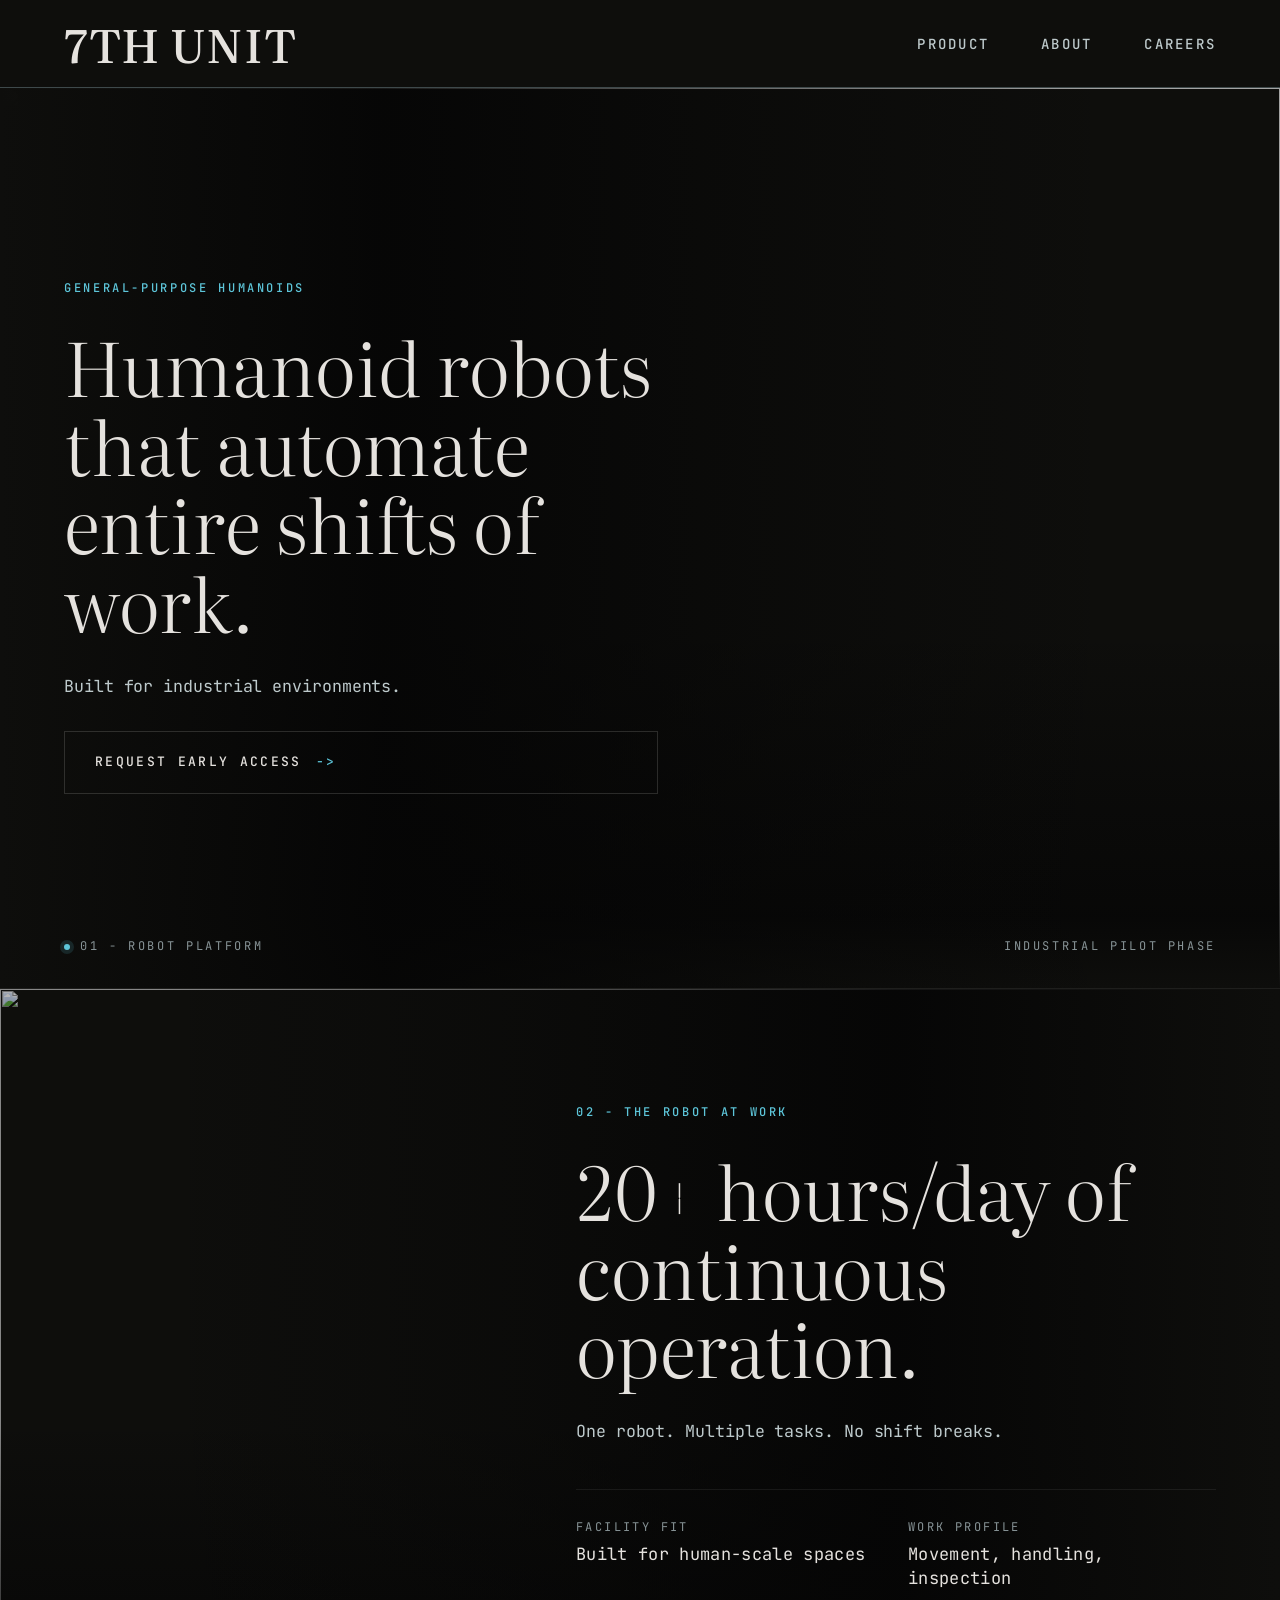
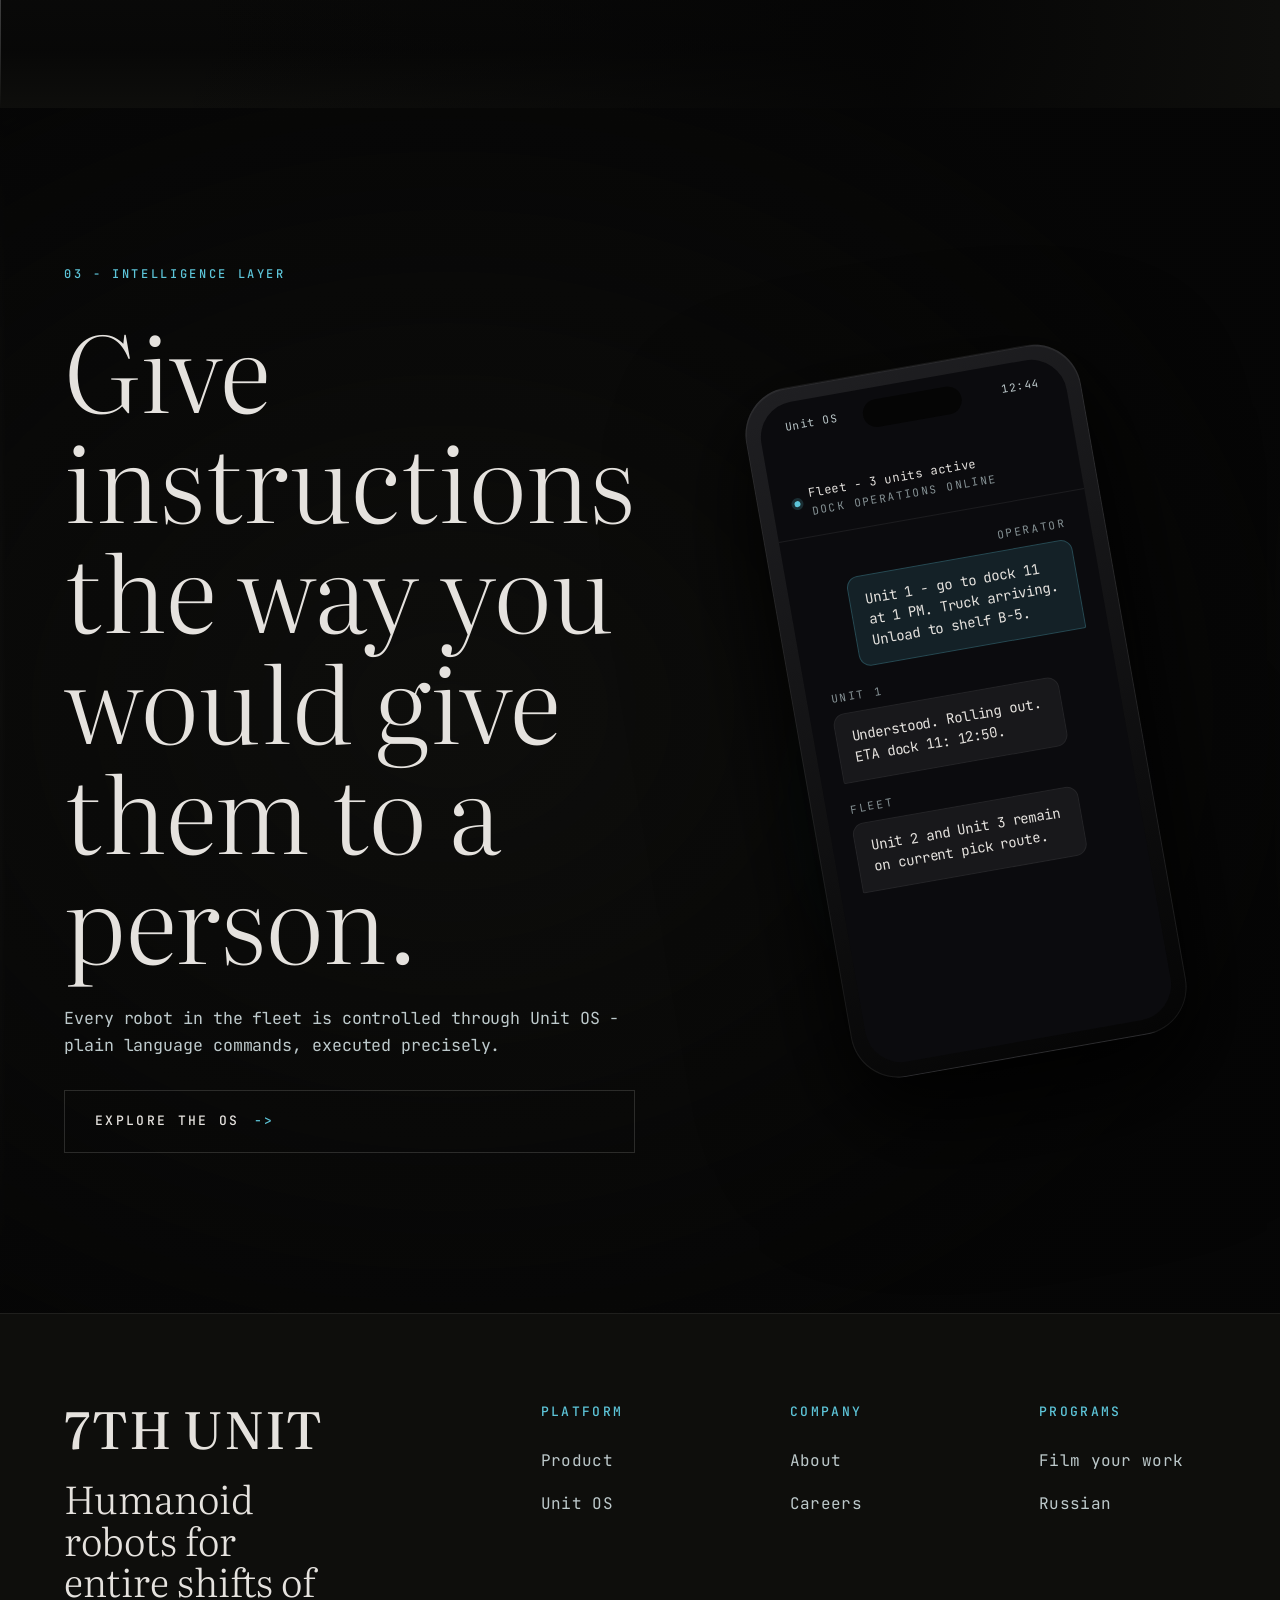
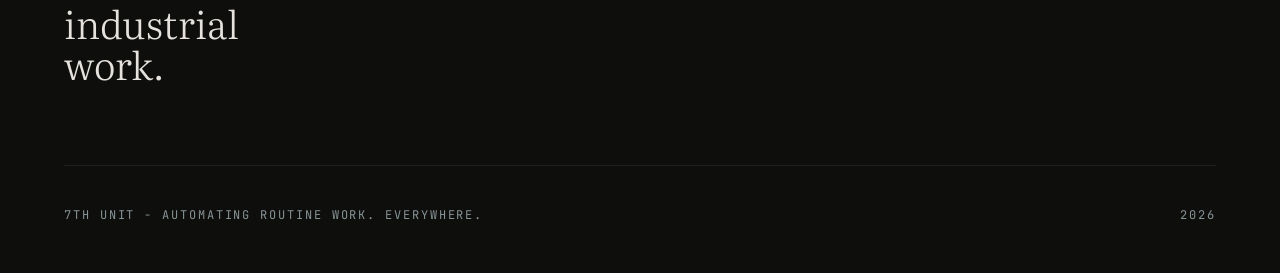
==== index.html @ b11c635a "Initial Beta commit" ====
<!doctype html>
<html lang="en">
<head>
    <meta charset="utf-8">
    <meta name="viewport" content="width=device-width, initial-scale=1">
    <title>7th Unit - Humanoid robots for industrial work</title>
    <meta name="description" content="7th Unit builds humanoid robots that automate entire shifts of industrial work.">
    <link rel="preconnect" href="https://fonts.googleapis.com">
    <link rel="preconnect" href="https://fonts.gstatic.com" crossorigin>
    <link href="https://fonts.googleapis.com/css2?family=JetBrains+Mono:wght@400;500&family=Literata:opsz,wght@7..72,300;400;500&display=swap" rel="stylesheet">
    <link rel="stylesheet" href="/assets/css/styles.css?v=20260518-nav-footer">
    <script src="/assets/js/main.js?v=20260518-nav-footer" defer></script>
</head>
<body>
    <header class="nav" aria-label="Primary navigation">
        <div class="nav__inner">
            <a class="nav__brand" href="/index.html">7TH UNIT</a>
            <button class="nav__toggle" type="button" data-nav-toggle aria-label="Toggle navigation" aria-expanded="false">
                <span class="nav__toggle-bar"></span>
            </button>
            <nav class="nav__panel" data-nav-menu data-open="false">
                <ul class="nav__links">
                    <li><a class="nav__link" href="/product.html">Product</a></li>
                    <li><a class="nav__link" href="/about.html">About</a></li>
                    <li><a class="nav__link" href="/careers.html">Careers</a></li>
                </ul>
            </nav>
        </div>
    </header>

    <main>
        <section class="cinema" aria-labelledby="home-hero-title">
            <div class="cinema__bg" aria-hidden="true">
                <img class="cinema__image" data-hero-image src="https://lh3.googleusercontent.com/aida-public/[base64]" alt="">
                <div class="cinema__veil cinema__veil--left"></div>
            </div>
            <div class="cinema__inner cinema__inner--left">
                <div class="cinema__content">
                    <p class="eyebrow eyebrow--accent cinema__rise cinema__rise--1">General-purpose humanoids</p>
                    <h1 class="display cinema__rise cinema__rise--2" id="home-hero-title">Humanoid robots that automate entire shifts of work.</h1>
                    <p class="lede cinema__rise cinema__rise--3">Built for industrial environments.</p>
                    <a class="btn cinema__rise cinema__rise--4" href="/product.html">Request Early Access <span class="btn__arrow">-&gt;</span></a>
                </div>
            </div>
            <div class="cinema__marker">
                <span><span class="cinema__marker-dot"></span>01 - Robot platform</span>
                <span>Industrial pilot phase</span>
            </div>
        </section>

        <section class="cinema cinema--shorter section--bordered" aria-labelledby="robot-at-work-title">
            <div class="cinema__bg" aria-hidden="true">
                <img class="cinema__image cinema__image--soft" data-scene-image src="https://lh3.googleusercontent.com/aida-public/[base64]" alt="">
                <div class="cinema__veil cinema__veil--right"></div>
            </div>
            <div class="cinema__inner cinema__inner--right">
                <div class="cinema__content">
                    <p class="eyebrow eyebrow--accent fade-up">02 - The robot at work</p>
                    <h2 class="display fade-up" id="robot-at-work-title">20+ hours/day of continuous operation.</h2>
                    <p class="lede fade-up">One robot. Multiple tasks. No shift breaks.</p>
                    <div class="cinema__meta fade-up">
                        <div class="cinema__meta-row">
                            <span class="cinema__meta-label">Facility fit</span>
                            <span class="cinema__meta-value">Built for human-scale spaces</span>
                        </div>
                        <div class="cinema__meta-row">
                            <span class="cinema__meta-label">Work profile</span>
                            <span class="cinema__meta-value">Movement, handling, inspection</span>
                        </div>
                    </div>
                </div>
            </div>
        </section>

        <section class="s3-stage" aria-labelledby="unit-os-title">
            <div class="s3-stage__bg" aria-hidden="true">
                <img class="s3-stage__bg-image" src="https://lh3.googleusercontent.com/aida-public/[base64]" alt="">
                <div class="s3-stage__veil"></div>
            </div>
            <div class="s3-stage__inner">
                <div class="s3-stage__grid">
                    <div class="s3-stage__copy">
                        <p class="eyebrow eyebrow--accent fade-up">03 - Intelligence layer</p>
                        <h2 class="display fade-up" id="unit-os-title">Give instructions the way you would give them to a person.</h2>
                        <p class="lede fade-up">Every robot in the fleet is controlled through Unit OS - plain language commands, executed precisely.</p>
                        <a class="btn fade-up" href="/os.html">Explore the OS <span class="btn__arrow">-&gt;</span></a>
                    </div>
                    <div class="phone-stage fade-up" aria-label="Unit OS mobile command interface mockup">
                        <div class="phone">
                            <div class="phone__screen">
                                <div class="phone__notch"></div>
                                <div class="phone__statusbar">
                                    <span>Unit OS</span>
                                    <span>12:44</span>
                                </div>
                                <div class="phone__chat-header">
                                    <span class="phone__chat-header-dot"></span>
                                    <div>
                                        <div class="phone__chat-header-text">Fleet - 3 units active</div>
                                        <div class="phone__chat-header-meta">Dock operations online</div>
                                    </div>
                                </div>
                                <div class="phone__messages">
                                    <div class="msg msg--out">
                                        <span class="msg__id">Operator</span>
                                        <div class="msg__bubble">Unit 1 - go to dock 11 at 1 PM. Truck arriving. Unload to shelf B-5.</div>
                                    </div>
                                    <div class="msg msg--in">
                                        <span class="msg__id">Unit 1</span>
                                        <div class="msg__bubble">Understood. Rolling out. ETA dock 11: 12:50.</div>
                                    </div>
                                    <div class="msg msg--in">
                                        <span class="msg__id">Fleet</span>
                                        <div class="msg__bubble">Unit 2 and Unit 3 remain on current pick route.</div>
                                    </div>
                                </div>
                            </div>
                        </div>
                    </div>
                </div>
            </div>
        </section>
    </main>

    <footer class="footer">
        <div class="footer__inner">
            <div class="footer__main">
                <div>
                    <div class="footer__brand">7TH UNIT</div>
                    <p class="footer__tag">Humanoid robots for entire shifts of industrial work.</p>
                </div>
                <div>
                    <h2 class="footer__col-title">Platform</h2>
                    <ul class="footer__list">
                        <li><a class="footer__link" href="/product.html">Product</a></li>
                        <li><a class="footer__link" href="/os.html">Unit OS</a></li>
                    </ul>
                </div>
                <div>
                    <h2 class="footer__col-title">Company</h2>
                    <ul class="footer__list">
                        <li><a class="footer__link" href="/about.html">About</a></li>
                        <li><a class="footer__link" href="/careers.html">Careers</a></li>
                    </ul>
                </div>
                <div>
                    <h2 class="footer__col-title">Programs</h2>
                    <ul class="footer__list">
                        <li><a class="footer__link" href="/film-en.html">Film your work</a></li>
                        <li><a class="footer__link" href="/film.html">Russian</a></li>
                    </ul>
                </div>
            </div>
            <div class="footer__base">
                <span>7th Unit - Automating routine work. Everywhere.</span>
                <span>2026</span>
            </div>
        </div>
    </footer>
</body>
</html>
---- assets/css/styles.css ----
/* ==========================================================================
   7th UNIT — Design System
   Single stylesheet. Mobile-first. Vanilla CSS.
   Aesthetic: dark industrial cinematic. Hardware-grade software.
   ========================================================================== */


/* --------------------------------------------------------------------------
   1. Tokens
   -------------------------------------------------------------------------- */

:root {
    /* Stitch-aligned token system. Warm dark, off-white text, cyan accent. */
    --bg:               #0A0A0A;
    --bg-page:          #0e0e0c;
    --bg-lifted:        #131311;
    --bg-inlay:         #1c1c1a;
    --text:             #e5e2de;   /* warm off-white */
    --text-muted:       #bdc9cb;   /* cool muted */
    --text-dim:         #879396;
    --border:           rgba(229, 226, 222, 0.08);
    --border-strong:    rgba(229, 226, 222, 0.16);
    --outline-variant:  #3e494b;
    --accent:           #5DC5D9;   /* industrial cyan */
    --accent-strong:    #7be1f6;
    --accent-glow:      rgba(93, 197, 217, 0.14);

    /* Literata serif + JetBrains Mono. No Inter / Roboto / Open Sans. */
    --font-serif:   'Literata', Georgia, 'Times New Roman', serif;
    --font-mono:    'JetBrains Mono', 'IBM Plex Mono', ui-monospace, 'Courier New', monospace;
    --font-sans:    var(--font-mono);   /* short UI copy is mono in this system */

    /* Layout */
    --container-max:    1440px;
    --container-narrow: 880px;
    --gutter:           24px;
    --section-pad-y:    160px;
    --section-pad-x:    64px;
    --nav-height:       88px;

    /* Motion — slow + soft for cinematic feel */
    --ease-out:         cubic-bezier(0.16, 1, 0.3, 1);
    --ease-soft:        cubic-bezier(0.4, 0, 0.2, 1);
    --ease-cinema:      cubic-bezier(0.22, 1, 0.36, 1);
}

@media (max-width: 1024px) {
    :root {
        --section-pad-y: 112px;
        --section-pad-x: 32px;
        --nav-height:    76px;
    }
}

@media (max-width: 640px) {
    :root {
        --section-pad-y: 80px;
        --section-pad-x: 20px;
        --nav-height:    64px;
    }
}


/* --------------------------------------------------------------------------
   2. Reset + base
   -------------------------------------------------------------------------- */

*,
*::before,
*::after {
    box-sizing: border-box;
    margin: 0;
    padding: 0;
}

html {
    scroll-behavior: smooth;
    -webkit-text-size-adjust: 100%;
    background: var(--bg-page);
}

body {
    background: var(--bg-page);
    color: var(--text);
    font-family: var(--font-sans);
    font-size: 17px;
    line-height: 1.6;
    font-weight: 400;
    -webkit-font-smoothing: antialiased;
    -moz-osx-font-smoothing: grayscale;
    /* geometricPrecision renders blurry on Windows DirectWrite — use optimizeLegibility */
    text-rendering: optimizeLegibility;
    overflow-x: hidden;
}

@media (max-width: 640px) {
    body { font-size: 18px; }
}

img, svg, video {
    display: block;
    max-width: 100%;
    height: auto;
}

a {
    color: inherit;
    text-decoration: none;
}

button,
input,
textarea,
select {
    font: inherit;
    color: inherit;
    background: none;
    border: none;
    outline: none;
}

::selection {
    background: var(--accent);
    color: var(--bg);
}

:focus-visible {
    outline: 1px solid var(--accent);
    outline-offset: 2px;
}


/* --------------------------------------------------------------------------
   3. Typography
   -------------------------------------------------------------------------- */

/* Literata display + headlines at 300, JetBrains Mono lede / body. */

.display {
    font-family: var(--font-serif);
    font-weight: 300;
    font-size: clamp(54px, 8.2vw, 118px);
    line-height: 1.05;
    letter-spacing: 0;
    color: var(--text);
}

.headline {
    font-family: var(--font-serif);
    font-weight: 300;
    font-size: clamp(36px, 4.4vw, 56px);
    line-height: 1.1;
    letter-spacing: 0;
    color: var(--text);
}

.subhead {
    font-family: var(--font-serif);
    font-weight: 300;
    font-size: clamp(24px, 2.4vw, 32px);
    line-height: 1.2;
    letter-spacing: 0;
    color: var(--text);
}

/* Lede / sub under hero or section headline. Mono, slightly larger than body. */
.lede {
    font-family: var(--font-mono);
    font-size: clamp(16px, 1.3vw, 19px);
    line-height: 1.6;
    color: var(--text-muted);
    font-weight: 400;
    letter-spacing: -0.005em;
    max-width: 62ch;
}

.body {
    font-family: var(--font-mono);
    font-size: 16px;
    line-height: 1.7;
    color: var(--text-muted);
    font-weight: 400;
    max-width: 62ch;
}

/* Long-form prose (About page paragraphs) — Literata serif, larger size */
.prose-serif {
    font-family: var(--font-serif);
    font-weight: 300;
    font-size: 21px;
    line-height: 1.6;
    color: var(--text);
}

.eyebrow,
.label {
    font-family: var(--font-mono);
    font-size: 12px;
    font-weight: 500;
    line-height: 1;
    letter-spacing: 0.22em;
    text-transform: uppercase;
    color: var(--text-muted);
}

.eyebrow--accent { color: var(--accent); }

.mono {
    font-family: var(--font-mono);
    font-size: 14px;
    letter-spacing: 0.02em;
}

.serif-em {
    font-family: var(--font-serif);
    font-style: italic;
    color: var(--text);
}


/* --------------------------------------------------------------------------
   4. Layout primitives
   -------------------------------------------------------------------------- */

.container {
    width: 100%;
    max-width: var(--container-max);
    margin-inline: auto;
    padding-inline: var(--section-pad-x);
}
.container--narrow {
    max-width: var(--container-narrow);
}

.section {
    padding-block: var(--section-pad-y);
}

.section--bordered {
    border-top: 1px solid var(--border);
}

.divider {
    height: 1px;
    background: var(--border);
    border: 0;
}

.rule {
    display: block;
    height: 1px;
    background: var(--border);
    width: 100%;
}


/* --------------------------------------------------------------------------
   5. Top navigation
   -------------------------------------------------------------------------- */

.nav {
    position: fixed;
    inset: 0 0 auto 0;
    z-index: 100;
    height: var(--nav-height);
    background: var(--bg-page);
    border-bottom: 1px solid var(--outline-variant, rgba(229, 226, 222, 0.14));
}

.nav__inner {
    height: 100%;
    max-width: var(--container-max);
    margin-inline: auto;
    padding-inline: var(--section-pad-x);
    display: flex;
    align-items: center;
    gap: 32px;
}

.nav__brand {
    font-family: var(--font-serif);
    font-weight: 500;
    font-size: clamp(34px, 3.6vw, 54px);
    letter-spacing: 0.015em;
    color: var(--text);
    line-height: 1;
    text-transform: uppercase;
    transition: opacity 0.2s var(--ease-soft);
    flex-shrink: 0;
}
.nav__brand:hover { opacity: 0.7; }

.nav__panel {
    margin-left: auto;
    display: flex;
    align-items: center;
    gap: 40px;
}

.nav__links {
    display: flex;
    align-items: center;
    gap: 52px;
    list-style: none;
}

.nav__link {
    font-family: var(--font-mono);
    font-size: 14px;
    font-weight: 500;
    letter-spacing: 0.16em;
    text-transform: uppercase;
    color: var(--text-muted);
    position: relative;
    padding-block: 10px;
    transition: color 0.2s var(--ease-soft);
    white-space: nowrap;
}
.nav__link:hover,
.nav__link:focus-visible { color: var(--text); }
.nav__link::after {
    content: "";
    position: absolute;
    inset: auto 0 0 0;
    height: 1px;
    background: var(--accent);
    transform: scaleX(0);
    transform-origin: left center;
    transition: transform 0.3s var(--ease-soft);
}
.nav__link:hover::after,
.nav__link[aria-current="page"]::after { transform: scaleX(1); }
.nav__link[aria-current="page"] { color: var(--text); }

/* Nav has no CTA button. The active page gets a thin cyan underline only.
   Leaving .nav__cta hidden by default in case markup still references it. */
.nav__cta { display: none; }

.nav__toggle {
    display: none;
    width: 40px;
    height: 40px;
    align-items: center;
    justify-content: center;
    cursor: pointer;
    color: var(--text);
    margin-left: auto;
}
.nav__toggle-bar {
    display: block;
    width: 20px;
    height: 1px;
    background: currentColor;
    position: relative;
}
.nav__toggle-bar::before,
.nav__toggle-bar::after {
    content: "";
    position: absolute;
    left: 0;
    width: 20px;
    height: 1px;
    background: currentColor;
    transition: transform 0.25s var(--ease-soft), top 0.25s var(--ease-soft);
}
.nav__toggle-bar::before { top: -6px; }
.nav__toggle-bar::after  { top:  6px; }

@media (max-width: 920px) {
    .nav__inner { gap: 16px; }
    .nav__panel {
        position: fixed;
        inset: var(--nav-height) 0 auto 0;
        flex-direction: column;
        align-items: stretch;
        gap: 0;
        padding: 24px var(--section-pad-x) 36px;
        background: var(--bg-page);
        border-bottom: 1px solid var(--border);
        transform: translateY(-12px);
        opacity: 0;
        pointer-events: none;
        transition: opacity 0.3s var(--ease-soft), transform 0.3s var(--ease-soft);
        margin: 0;
    }
    .nav__panel[data-open="true"] {
        opacity: 1;
        transform: translateY(0);
        pointer-events: auto;
    }
    .nav__links { flex-direction: column; align-items: stretch; gap: 0; margin-bottom: 24px; }
    .nav__link {
        padding-block: 20px;
        border-bottom: 1px solid var(--border);
        font-size: 15px;
    }
    .nav__link::after { display: none; }
    .nav__cta { justify-content: center; padding: 18px 20px; font-size: 12px; }
    .nav__toggle { display: flex; }
}

main { padding-top: var(--nav-height); }


/* --------------------------------------------------------------------------
   6. Footer
   -------------------------------------------------------------------------- */

.footer {
    border-top: 1px solid var(--border);
    background: var(--bg-page);
    padding-block: 88px 48px;
}
.footer__inner {
    max-width: var(--container-max);
    margin-inline: auto;
    padding-inline: var(--section-pad-x);
    display: grid;
    gap: 40px;
}
.footer__main {
    display: grid;
    grid-template-columns: 1fr;
    gap: 48px;
}
@media (min-width: 720px) {
    .footer__main { grid-template-columns: minmax(360px, 1.6fr) repeat(3, minmax(140px, 0.7fr)); gap: 72px; }
}
.footer__brand {
    font-family: var(--font-serif);
    font-weight: 500;
    font-size: clamp(42px, 4vw, 64px);
    line-height: 1;
    text-transform: uppercase;
    color: var(--text);
    letter-spacing: 0.015em;
    margin-bottom: 24px;
}
.footer__tag {
    font-family: var(--font-serif);
    font-weight: 300;
    font-size: clamp(28px, 3vw, 42px);
    letter-spacing: 0;
    color: var(--text);
    max-width: 12ch;
    line-height: 1.08;
}
.footer__col-title {
    font-family: var(--font-mono);
    font-size: 13px;
    font-weight: 500;
    letter-spacing: 0.18em;
    text-transform: uppercase;
    color: var(--accent);
    margin-bottom: 24px;
}
.footer__list {
    list-style: none;
    display: flex;
    flex-direction: column;
    gap: 16px;
}
.footer__link {
    font-family: var(--font-mono);
    font-size: 16px;
    line-height: 1.4;
    letter-spacing: 0.02em;
    color: var(--text-muted);
    transition: color 0.2s var(--ease-soft);
}
.footer__link:hover { color: var(--text); }
.footer__base {
    margin-top: 40px;
    padding-top: 40px;
    border-top: 1px solid var(--border);
    display: flex;
    flex-wrap: wrap;
    justify-content: space-between;
    gap: 16px;
    font-family: var(--font-mono);
    font-size: 12px;
    letter-spacing: 0.16em;
    text-transform: uppercase;
    color: var(--text-dim);
}


/* --------------------------------------------------------------------------
   7. Buttons
   -------------------------------------------------------------------------- */

/* Buttons are outlined text with an arrow. Never filled rectangles.
   The amber accent appears only on the arrow and hover state. */
.btn {
    display: inline-flex;
    align-items: center;
    gap: 14px;
    font-family: var(--font-mono);
    font-size: 13px;
    font-weight: 500;
    letter-spacing: 0.18em;
    text-transform: uppercase;
    padding: 20px 30px;
    background: transparent;
    color: var(--text);
    border: 1px solid var(--border-strong);
    border-radius: 0;
    cursor: pointer;
    transition:
        color 0.25s var(--ease-soft),
        border-color 0.25s var(--ease-soft);
    user-select: none;
    white-space: nowrap;
}
.btn:disabled { opacity: 0.45; cursor: not-allowed; }
.btn:hover:not(:disabled),
.btn:focus-visible {
    border-color: var(--accent);
    color: var(--accent);
}

/* Aliases kept so existing markup doesn't break. All buttons share one style. */
.btn--primary { /* same as .btn */ }
.btn--ghost   { /* same as .btn */ }

.btn__arrow {
    color: var(--accent);
    display: inline-block;
    transition: transform 0.2s var(--ease-soft);
}
.btn:hover .btn__arrow { transform: translateX(6px); }


/* --------------------------------------------------------------------------
   8. Forms
   -------------------------------------------------------------------------- */

.form { display: grid; gap: 32px; }
.form__row { display: grid; gap: 32px; }
@media (min-width: 720px) {
    .form__row--2col { grid-template-columns: 1fr 1fr; }
}

.field { display: flex; flex-direction: column; gap: 8px; position: relative; }
.field__label {
    font-family: var(--font-mono);
    font-size: 12px;
    letter-spacing: 0.16em;
    text-transform: uppercase;
    color: var(--text-muted);
}
.field__input,
.field__textarea {
    width: 100%;
    background: transparent;
    border: 0;
    border-bottom: 1px solid var(--border-strong);
    color: var(--text);
    font-family: var(--font-sans);
    font-size: 16px;
    line-height: 1.5;
    padding: 14px 0;
    transition: border-color 0.25s var(--ease-soft);
    border-radius: 0;
}
.field__textarea { resize: vertical; min-height: 120px; }
.field__input::placeholder,
.field__textarea::placeholder { color: var(--text-dim); }
.field__input:focus,
.field__textarea:focus { border-bottom-color: var(--accent); }
.field__error {
    font-family: var(--font-mono);
    font-size: 12px;
    letter-spacing: 0.06em;
    text-transform: uppercase;
    color: var(--accent);
    min-height: 14px;
    margin-top: 4px;
}

.form__status {
    font-family: var(--font-mono);
    font-size: 13px;
    letter-spacing: 0.1em;
    text-transform: uppercase;
    color: var(--text-muted);
    min-height: 18px;
}
.form__status[data-state="success"] { color: var(--accent); }
.form__status[data-state="error"]   { color: #FF6B6B; }

.form__actions {
    display: flex;
    align-items: center;
    justify-content: space-between;
    gap: 24px;
    flex-wrap: wrap;
    padding-top: 16px;
}


/* --------------------------------------------------------------------------
   9. Fade-up + reduced motion
   -------------------------------------------------------------------------- */

.fade-up {
    opacity: 0;
    transform: translateY(36px);
    transition: opacity 1.4s var(--ease-cinema), transform 1.4s var(--ease-cinema);
    will-change: opacity, transform;
}
.fade-up[data-revealed="true"] { opacity: 1; transform: translateY(0); }

.fade-up--soft {
    opacity: 0;
    transform: translateY(16px);
    transition: opacity 1.6s var(--ease-cinema), transform 1.6s var(--ease-cinema);
}
.fade-up--soft[data-revealed="true"] { opacity: 1; transform: translateY(0); }

@media (prefers-reduced-motion: reduce) {
    .fade-up, .fade-up--soft {
        opacity: 1;
        transform: none;
        transition: none;
    }
    *,
    *::before,
    *::after {
        animation-duration: 0.001ms !important;
        transition-duration: 0.001ms !important;
    }
}


/* ==========================================================================
   CINEMA — Reusable full-bleed image-driven section
   Used by homepage S1/S2/S3 and product showcase blocks.
   ========================================================================== */

.cinema {
    position: relative;
    min-height: 100vh;
    display: flex;
    align-items: center;
    overflow: hidden;
    background: var(--bg-page);
}
.cinema--shorter { min-height: 80vh; }

.cinema__bg {
    position: absolute;
    inset: 0;
    z-index: 0;
}
.cinema__image {
    width: 100%;
    height: 100%;
    object-fit: cover;
    object-position: center;
    opacity: 0;
    transform: scale(1.06);
    filter: brightness(0.18) saturate(0.7);
    transition:
        opacity 2.6s var(--ease-cinema),
        transform 8s var(--ease-cinema),
        filter 3.2s var(--ease-cinema);
}
.cinema__image[data-lit="true"] {
    opacity: 1;
    transform: scale(1);
    filter: brightness(0.85) saturate(0.95);
}
.cinema__image--soft[data-lit="true"] {
    filter: brightness(0.7) saturate(0.85) contrast(1.05);
}
.cinema__veil {
    position: absolute;
    inset: 0;
    pointer-events: none;
}

/* Left-content treatment: dark on the LEFT, image visible on the right */
.cinema__veil--left {
    background:
        linear-gradient(to right, var(--bg-page) 0%, rgba(5,5,5,0.88) 30%, rgba(5,5,5,0.35) 60%, transparent 88%),
        linear-gradient(to bottom, transparent 0%, transparent 60%, rgba(5,5,5,0.7) 92%, var(--bg-page) 100%);
}
/* Right-content treatment: dark on the RIGHT, image visible on the left */
.cinema__veil--right {
    background:
        linear-gradient(to left, var(--bg-page) 0%, rgba(5,5,5,0.88) 30%, rgba(5,5,5,0.35) 60%, transparent 88%),
        linear-gradient(to bottom, transparent 0%, transparent 60%, rgba(5,5,5,0.7) 92%, var(--bg-page) 100%);
}
/* Centered treatment: dark vignette around the edges */
.cinema__veil--center {
    background:
        radial-gradient(ellipse 75% 65% at 50% 50%, transparent 0%, rgba(5,5,5,0.55) 65%, rgba(5,5,5,0.9) 100%),
        linear-gradient(to bottom, rgba(5,5,5,0.6) 0%, transparent 22%, transparent 78%, var(--bg-page) 100%);
}

.cinema__inner {
    position: relative;
    z-index: 1;
    width: 100%;
    max-width: var(--container-max);
    margin-inline: auto;
    padding: 0 var(--section-pad-x);
    display: flex;
}
.cinema__inner--left  { justify-content: flex-start; }
.cinema__inner--right { justify-content: flex-end; }
.cinema__inner--center { justify-content: center; text-align: center; }

.cinema__content {
    max-width: 640px;
    display: flex;
    flex-direction: column;
    gap: 32px;
}
.cinema__content--wide { max-width: 960px; }
.cinema .display {
    font-size: clamp(44px, 5.8vw, 82px);
    line-height: 1.06;
    max-width: 13.5ch;
}

.cinema__eyebrow { color: var(--accent); }
.cinema__meta {
    margin-top: 12px;
    padding-top: 28px;
    border-top: 1px solid var(--border);
    display: grid;
    grid-template-columns: 1fr 1fr;
    gap: 24px;
}
.cinema__meta-row { display: flex; flex-direction: column; gap: 6px; }
.cinema__meta-label {
    font-family: var(--font-mono);
    font-size: 12px;
    letter-spacing: 0.2em;
    text-transform: uppercase;
    color: var(--text-dim);
}
.cinema__meta-value {
    font-family: var(--font-mono);
    font-size: 17px;
    line-height: 1.4;
    color: var(--text);
    letter-spacing: 0.02em;
}

.cinema__marker {
    position: absolute;
    bottom: 32px;
    left: var(--section-pad-x);
    right: var(--section-pad-x);
    z-index: 2;
    display: flex;
    justify-content: space-between;
    align-items: center;
    gap: 16px;
    font-family: var(--font-mono);
    font-size: 12px;
    letter-spacing: 0.22em;
    text-transform: uppercase;
    color: var(--text-dim);
    pointer-events: none;
}
.cinema__marker-dot {
    width: 6px;
    height: 6px;
    border-radius: 50%;
    background: var(--accent);
    box-shadow: 0 0 0 4px rgba(93, 197, 217, 0.14);
    display: inline-block;
    margin-right: 10px;
    vertical-align: middle;
}
@media (max-width: 640px) {
    .cinema__marker { font-size: 9px; }
}

/* On narrow screens, all cinema sections collapse to a single bottom-text layout */
@media (max-width: 900px) {
    .cinema { min-height: 90vh; }
    .cinema__veil--left,
    .cinema__veil--right {
        background:
            linear-gradient(to bottom, rgba(5,5,5,0.45) 0%, rgba(5,5,5,0.7) 55%, rgba(5,5,5,0.95) 100%);
    }
    .cinema__inner--right,
    .cinema__inner--left,
    .cinema__inner--center { justify-content: flex-start; align-items: flex-end; text-align: left; }
}

/* Hero copy fade-in choreography */
.cinema__rise {
    opacity: 0;
    transform: translateY(20px);
    animation: cinema-rise 1.6s var(--ease-cinema) forwards;
}
.cinema__rise--1 { animation-delay: 0.08s; }
.cinema__rise--2 { animation-delay: 0.16s; }
.cinema__rise--3 { animation-delay: 0.24s; }
.cinema__rise--4 { animation-delay: 0.32s; }
.cinema__rise--5 { animation-delay: 0.48s; }
@keyframes cinema-rise {
    to { opacity: 1; transform: translateY(0); }
}
@media (prefers-reduced-motion: reduce) {
    .cinema__rise { opacity: 1; transform: none; animation: none; }
}


/* ==========================================================================
   HOMEPAGE — S3 (Intelligence Layer)
   The phone overlays a portrait backdrop. Text on the left.
   ========================================================================== */

.s3-stage {
    position: relative;
    overflow: hidden;
    background: var(--bg-page);
    min-height: 100vh;
    display: flex;
    align-items: center;
    padding-block: var(--section-pad-y);
}
.s3-stage__bg {
    position: absolute;
    inset: 0;
    z-index: 0;
    overflow: hidden;
}
.s3-stage__bg-image {
    width: 100%;
    height: 100%;
    object-fit: cover;
    object-position: 70% center;
    opacity: 0.32;
    filter: brightness(0.6) blur(2px) saturate(0.7);
}
.s3-stage__veil {
    position: absolute;
    inset: 0;
    background:
        radial-gradient(ellipse 70% 60% at 35% 50%, transparent 0%, rgba(5,5,5,0.6) 60%, rgba(5,5,5,0.95) 100%),
        linear-gradient(to bottom, var(--bg-page) 0%, transparent 15%, transparent 85%, var(--bg-page) 100%);
    pointer-events: none;
}
.s3-stage__inner {
    position: relative;
    z-index: 1;
    width: 100%;
    max-width: var(--container-max);
    margin-inline: auto;
    padding: 0 var(--section-pad-x);
}
.s3-stage__grid {
    display: grid;
    grid-template-columns: 1fr;
    gap: 64px;
    align-items: center;
}
@media (min-width: 960px) {
    .s3-stage__grid { grid-template-columns: 1.1fr 1fr; gap: 80px; }
}
.s3-stage__copy { display: flex; flex-direction: column; gap: 32px; }

/* Phone */
.phone-stage {
    position: relative;
    display: flex;
    justify-content: center;
    align-items: center;
    min-height: 660px;
    perspective: 1600px;
}
.phone-stage::before {
    content: "";
    position: absolute;
    inset: 8% 0 0 0;
    background: radial-gradient(ellipse 55% 50% at 50% 60%, var(--accent-glow) 0%, transparent 70%);
    filter: blur(40px);
    z-index: 0;
}
.phone {
    position: relative;
    width: 340px;
    aspect-ratio: 340 / 700;
    background: linear-gradient(165deg, #1f1f22, #050505);
    border-radius: 48px;
    padding: 14px;
    border: 1px solid rgba(255, 255, 255, 0.07);
    box-shadow:
        0 1px 0 rgba(255, 255, 255, 0.05) inset,
        0 30px 80px rgba(0, 0, 0, 0.75),
        0 60px 140px rgba(0, 0, 0, 0.55);
    transform: rotate(-10deg);
    z-index: 1;
}
@media (max-width: 540px) { .phone { transform: rotate(-6deg) scale(0.86); } }
.phone__screen {
    background: #0B0B0E;
    border-radius: 36px;
    width: 100%;
    height: 100%;
    overflow: hidden;
    position: relative;
    display: flex;
    flex-direction: column;
}
.phone__notch {
    position: absolute;
    top: 12px;
    left: 50%;
    transform: translateX(-50%);
    width: 100px;
    height: 28px;
    background: #050505;
    border-radius: 999px;
    z-index: 3;
}
.phone__statusbar {
    display: flex;
    align-items: center;
    justify-content: space-between;
    padding: 16px 26px 0;
    font-family: var(--font-mono);
    font-size: 11px;
    color: var(--text-muted);
    letter-spacing: 0.06em;
}
.phone__chat-header {
    margin-top: 32px;
    padding: 18px 22px 16px;
    border-bottom: 1px solid var(--border);
    display: flex;
    align-items: center;
    gap: 10px;
}
.phone__chat-header-dot {
    width: 6px;
    height: 6px;
    border-radius: 50%;
    background: var(--accent);
    box-shadow: 0 0 0 3px rgba(93, 197, 217, 0.18);
}
.phone__chat-header-text {
    font-family: var(--font-mono);
    font-size: 12px;
    letter-spacing: 0.06em;
    color: var(--text);
}
.phone__chat-header-meta {
    margin-left: auto;
    font-family: var(--font-mono);
    font-size: 11px;
    letter-spacing: 0.14em;
    color: var(--text-dim);
    text-transform: uppercase;
}
.phone__messages {
    padding: 22px;
    display: flex;
    flex-direction: column;
    gap: 18px;
    overflow: hidden;
}
.msg { display: flex; flex-direction: column; gap: 6px; max-width: 86%; }
.msg__id {
    font-family: var(--font-mono);
    font-size: 11px;
    letter-spacing: 0.16em;
    text-transform: uppercase;
    color: var(--text-dim);
    padding-inline: 2px;
}
.msg__bubble {
    background: #18181B;
    border: 1px solid rgba(255, 255, 255, 0.05);
    border-radius: 12px 12px 12px 2px;
    padding: 13px 15px;
    color: var(--text);
    font-family: var(--font-sans);
    font-size: 14px;
    line-height: 1.5;
}
.msg--out { align-self: flex-end; align-items: flex-end; }
.msg--out .msg__bubble {
    background: rgba(93, 197, 217, 0.12);
    border-color: rgba(93, 197, 217, 0.24);
    border-radius: 12px 12px 2px 12px;
}
.msg--in { align-self: flex-start; }


/* ==========================================================================
   HOMEPAGE — Numbered marquee between sections
   ========================================================================== */

.marquee {
    border-top: 1px solid var(--border);
    border-bottom: 1px solid var(--border);
    overflow: hidden;
    background: var(--bg-page);
    padding-block: 24px;
}
.marquee__track {
    display: flex;
    align-items: center;
    gap: 56px;
    white-space: nowrap;
    font-family: var(--font-mono);
    font-size: 12px;
    letter-spacing: 0.24em;
    text-transform: uppercase;
    color: var(--text-dim);
    animation: marquee-scroll 60s linear infinite;
}
.marquee__item { display: inline-flex; align-items: center; gap: 14px; }
.marquee__dot {
    display: inline-block;
    width: 4px;
    height: 4px;
    background: var(--accent);
    border-radius: 50%;
}
@keyframes marquee-scroll {
    from { transform: translateX(0); }
    to   { transform: translateX(-50%); }
}
@media (prefers-reduced-motion: reduce) {
    .marquee__track { animation: none; }
}


/* ==========================================================================
   GENERIC: image plate with mono caption (used by product page)
   ========================================================================== */

.plate {
    position: relative;
    border: 1px solid var(--border);
    background: var(--bg-lifted);
    overflow: hidden;
}
.plate__image {
    width: 100%;
    height: 100%;
    object-fit: cover;
    display: block;
}
.plate__corner {
    position: absolute;
    width: 12px;
    height: 12px;
    border: 1px solid var(--border-strong);
    pointer-events: none;
}
.plate__corner--tl { top: 12px;    left: 12px;    border-right: 0; border-bottom: 0; }
.plate__corner--tr { top: 12px;    right: 12px;   border-left: 0;  border-bottom: 0; }
.plate__corner--bl { bottom: 12px; left: 12px;    border-right: 0; border-top: 0; }
.plate__corner--br { bottom: 12px; right: 12px;   border-left: 0;  border-top: 0; }
.plate__caption {
    position: absolute;
    bottom: 16px;
    left: 16px;
    display: flex;
    align-items: center;
    gap: 10px;
    padding: 8px 12px;
    background: rgba(5, 5, 5, 0.7);
    border: 1px solid var(--border-strong);
    backdrop-filter: blur(8px);
    font-family: var(--font-mono);
    font-size: 12px;
    letter-spacing: 0.18em;
    text-transform: uppercase;
    color: var(--text-muted);
}
.plate__caption-accent { color: var(--accent); }

/* Placeholder plate: atmospheric gradient + mono label. No grid patterns. */
.plate--placeholder {
    background:
        radial-gradient(ellipse 70% 60% at 50% 35%, var(--accent-glow) 0%, transparent 70%),
        linear-gradient(180deg, var(--bg-lifted) 0%, var(--bg) 100%);
    aspect-ratio: 16 / 10;
    display: flex;
    align-items: center;
    justify-content: center;
    text-align: center;
}
.plate--placeholder__label {
    font-family: var(--font-mono);
    font-size: 12px;
    letter-spacing: 0.2em;
    text-transform: uppercase;
    color: var(--text-dim);
    max-width: 30ch;
}


/* ==========================================================================
   PRODUCT page
   ========================================================================== */

.product-hero {
    position: relative;
    min-height: 92vh;
    display: flex;
    align-items: flex-end;
    padding-block: 180px 88px;
    overflow: hidden;
    background: var(--bg-page);
}
.product-hero--minimal { min-height: calc(100vh - var(--nav-height)); }
.product-hero__bg {
    position: absolute;
    inset: 0;
    z-index: 0;
}
.product-hero__image {
    width: 100%;
    height: 100%;
    object-fit: cover;
    object-position: 68% 50%;
    opacity: 0.78;
    filter: brightness(1) contrast(1.06) saturate(0.9);
}
.product-hero__veil {
    position: absolute;
    inset: 0;
    background:
        linear-gradient(to right, var(--bg-page) 0%, rgba(14,14,12,0.62) 32%, rgba(14,14,12,0.08) 68%, transparent 100%),
        linear-gradient(to bottom, rgba(14,14,12,0.12) 0%, transparent 40%, transparent 72%, var(--bg-page) 100%);
}
.product-hero__inner {
    position: relative;
    z-index: 1;
    width: 100%;
    max-width: var(--container-max);
    margin-inline: auto;
    padding-inline: var(--section-pad-x);
}
.product-hero__content {
    max-width: 920px;
    display: flex;
    flex-direction: column;
    gap: 32px;
}
.product-hero__stats {
    margin-top: 24px;
    display: grid;
    grid-template-columns: repeat(auto-fit, minmax(140px, 1fr));
    gap: 32px;
    padding-top: 32px;
    border-top: 1px solid var(--border);
    max-width: 600px;
}
.product-hero__stat-figure {
    font-family: var(--font-serif);
    font-size: clamp(28px, 3.2vw, 40px);
    color: var(--text);
    line-height: 1;
    letter-spacing: -0.02em;
    margin-bottom: 8px;
}
.product-hero__stat-label {
    font-family: var(--font-mono);
    font-size: 12px;
    letter-spacing: 0.18em;
    text-transform: uppercase;
    color: var(--text-muted);
}

.product-intro {
    padding-block: 128px;
    border-top: 1px solid var(--border);
    background: var(--bg-page);
}
.product-intro__grid {
    display: grid;
    grid-template-columns: 1fr;
    gap: 24px;
    max-width: 1080px;
}
@media (min-width: 960px) {
    .product-intro__grid {
        grid-template-columns: 180px 1.1fr 0.9fr;
        gap: 56px;
        align-items: start;
    }
}
.product-intro__specs { margin-top: 80px; }

/* Showcase: alternating two-column rows */
.product-showcase { padding-block: var(--section-pad-y); border-top: 1px solid var(--border); }
.product-showcase__head { max-width: 760px; margin-bottom: 80px; display: flex; flex-direction: column; gap: 24px; }
.product-showcase__rows { display: grid; gap: 112px; }
.product-row {
    display: grid;
    grid-template-columns: 1fr;
    gap: 48px;
    align-items: center;
}
@media (min-width: 960px) {
    .product-row { grid-template-columns: 1.05fr 0.95fr; gap: 80px; }
    .product-row--flip > :first-child { order: 2; }
}
.product-row__copy { display: flex; flex-direction: column; gap: 24px; }
.product-row__copy h3 {
    font-family: var(--font-serif);
    font-size: clamp(28px, 2.8vw, 40px);
    line-height: 1.1;
    color: var(--text);
}
.product-row__copy p { font-size: 17px; line-height: 1.65; color: var(--text-muted); max-width: 56ch; }
.product-row__list {
    display: grid;
    gap: 12px;
    padding-top: 16px;
    border-top: 1px solid var(--border);
    margin-top: 8px;
}
.product-row__list-item {
    display: grid;
    grid-template-columns: auto 1fr;
    gap: 16px;
    padding: 12px 0;
    align-items: baseline;
}
.product-row__list-num {
    font-family: var(--font-mono);
    font-size: 12px;
    letter-spacing: 0.2em;
    color: var(--accent);
    text-transform: uppercase;
}
.product-row__list-text {
    font-size: 16px;
    line-height: 1.55;
    color: var(--text-muted);
}
.product-row__visual { position: relative; aspect-ratio: 4 / 3.2; }

/* Spec table */
.product-specs { padding-block: var(--section-pad-y); border-top: 1px solid var(--border); background: var(--bg); }
.product-specs__head { max-width: 760px; margin-bottom: 64px; display: flex; flex-direction: column; gap: 24px; }
.spec-table {
    display: grid;
    border-top: 1px solid var(--border);
}
.spec-row {
    display: grid;
    grid-template-columns: 1fr;
    gap: 8px;
    padding: 28px 0;
    border-bottom: 1px solid var(--border);
}
@media (min-width: 720px) { .spec-row { grid-template-columns: 200px 1fr 1fr; gap: 32px; } }
.spec-row__label {
    font-family: var(--font-mono);
    font-size: 13px;
    letter-spacing: 0.18em;
    text-transform: uppercase;
    color: var(--text-muted);
}
.spec-row__value {
    font-family: var(--font-serif);
    font-size: 24px;
    line-height: 1.2;
    color: var(--text);
}
.spec-row__note {
    font-family: var(--font-sans);
    font-size: 15px;
    line-height: 1.5;
    color: var(--text-muted);
    max-width: 40ch;
}

/* Deployment timeline */
.product-timeline { padding-block: var(--section-pad-y); border-top: 1px solid var(--border); }
.product-timeline__head { max-width: 760px; margin-bottom: 64px; display: flex; flex-direction: column; gap: 24px; }
.timeline {
    display: grid;
    gap: 0;
    border-top: 1px solid var(--border);
}
.timeline__step {
    display: grid;
    grid-template-columns: 1fr;
    gap: 16px;
    padding: 40px 0;
    border-bottom: 1px solid var(--border);
}
@media (min-width: 720px) {
    .timeline__step { grid-template-columns: 220px auto 1fr; gap: 48px; align-items: start; }
}
.timeline__num {
    font-family: var(--font-mono);
    font-size: 13px;
    letter-spacing: 0.2em;
    text-transform: uppercase;
    color: var(--accent);
    padding-top: 6px;
}
.timeline__title {
    font-family: var(--font-serif);
    font-size: clamp(24px, 2.4vw, 32px);
    line-height: 1.15;
    color: var(--text);
}
.timeline__body {
    font-size: 16px;
    line-height: 1.6;
    color: var(--text-muted);
    max-width: 60ch;
}

/* Form section */
.product-form-section { padding: var(--section-pad-y) 0 200px; border-top: 1px solid var(--border); background: var(--bg); }
.product-form-section__inner { max-width: 880px; margin: 0 auto; padding-inline: var(--section-pad-x); display: grid; gap: 80px; }
.product-form-section__header { display: flex; flex-direction: column; gap: 24px; }

/* CTA banner */
.cta-banner {
    padding-block: var(--section-pad-y);
    border-top: 1px solid var(--border);
    text-align: center;
}
.cta-banner__inner {
    max-width: 880px;
    margin: 0 auto;
    padding-inline: var(--section-pad-x);
    display: flex;
    flex-direction: column;
    align-items: center;
    gap: 32px;
}


/* ==========================================================================
   OS page
   ========================================================================== */

.os-hero { padding: 136px 0 88px; }
.os-hero__inner { max-width: 920px; display: flex; flex-direction: column; gap: 28px; }
.os-hero .display {
    font-size: clamp(46px, 5vw, 76px);
    line-height: 1.06;
    max-width: 12.5ch;
}
.os-hero__cta-row { display: flex; gap: 16px; flex-wrap: wrap; margin-top: 16px; }

/* Editorial numbered list — replaces the banned icon+title+body card grid */
.os-capabilities { padding-block: 112px; border-top: 1px solid var(--border); border-bottom: 1px solid var(--border); }
.os-capabilities__list {
    display: grid;
    gap: 0;
    border-top: 1px solid var(--border);
}
.capability {
    display: grid;
    grid-template-columns: 1fr;
    gap: 16px;
    padding: 48px 0;
    border-bottom: 1px solid var(--border);
    align-items: baseline;
}
@media (min-width: 720px) {
    .capability { grid-template-columns: 100px 280px 1fr; gap: 48px; }
}
.capability__num {
    font-family: var(--font-mono);
    font-size: 13px;
    letter-spacing: 0.22em;
    text-transform: uppercase;
    color: var(--accent);
}
.capability__title {
    font-family: var(--font-serif);
    font-weight: 300;
    font-variation-settings: "opsz" 48;
    font-size: clamp(28px, 3vw, 40px);
    line-height: 1.05;
    letter-spacing: -0.015em;
    color: var(--text);
}
.capability__body {
    font-size: 18px;
    line-height: 1.6;
    color: var(--text-muted);
    max-width: 60ch;
}

.os-features { padding-block: var(--section-pad-y); display: grid; gap: 120px; }
.os-feature { display: grid; grid-template-columns: 1fr; gap: 48px; align-items: center; }
@media (min-width: 960px) {
    .os-feature { grid-template-columns: 0.9fr 1.1fr; gap: 80px; }
    .os-feature--flip > :first-child { order: 2; }
}
.os-feature__copy { display: flex; flex-direction: column; gap: 24px; }
.os-feature__visual {
    aspect-ratio: 16 / 11;
    border: 1px solid var(--border);
    background: var(--bg-lifted);
    position: relative;
    overflow: hidden;
}
.os-feature__visual-inner {
    position: absolute;
    inset: 0;
    background:
        radial-gradient(ellipse 60% 70% at 50% 50%, rgba(93,197,217,0.10) 0%, transparent 60%),
        linear-gradient(180deg, var(--bg-lifted) 0%, var(--bg) 100%);
}

.terminal-section { padding-block: 112px; border-top: 1px solid var(--border); }
.terminal {
    background: #0A0A0E;
    border: 1px solid var(--border-strong);
    padding: 0;
    max-width: 960px;
    margin-inline: auto;
}
.terminal__bar {
    display: flex;
    align-items: center;
    gap: 14px;
    padding: 14px 22px;
    border-bottom: 1px solid var(--border);
    font-family: var(--font-mono);
    font-size: 13px;
    letter-spacing: 0.16em;
    text-transform: uppercase;
    color: var(--text-dim);
}
.terminal__body {
    padding: 28px 32px;
    font-family: var(--font-mono);
    font-size: 15px;
    line-height: 1.75;
    color: var(--text);
    overflow-x: auto;
}
.terminal__comment { color: var(--text-dim); }
.terminal__prompt  { color: var(--text-muted); user-select: none; }
.terminal__out     { color: var(--accent); }

.os-cta { padding: 120px 0 160px; border-top: 1px solid var(--border); text-align: center; }
.os-cta__inner { display: flex; flex-direction: column; align-items: center; gap: 32px; }


/* ==========================================================================
   ABOUT page — much wider editorial column, larger type
   ========================================================================== */

.about-hero { padding: 132px 0 48px; }
.about-hero__inner {
    max-width: 1180px;
    margin-inline: auto;
    padding: 0 var(--section-pad-x);
}
.about-hero .eyebrow { display: none; }
.about-hero__display {
    max-width: 14ch;
    font-size: clamp(72px, 9.6vw, 148px);
    line-height: 0.96;
}

.about-prose {
    max-width: 1080px;
    margin-inline: auto;
    padding: 0 var(--section-pad-x) 32px;
    display: flex;
    flex-direction: column;
    gap: 40px;
}
.about-prose > p {
    font-family: var(--font-serif);
    font-size: clamp(22px, 2vw, 32px);
    line-height: 1.55;
    color: var(--text);
    font-weight: 300;
    letter-spacing: 0;
    max-width: 38ch;
}
.about-prose > p.muted { color: var(--text-muted); max-width: 60ch; }
.about-prose__h2 {
    font-family: var(--font-serif);
    font-size: clamp(40px, 5vw, 68px);
    line-height: 1.08;
    letter-spacing: -0.015em;
    color: var(--text);
    margin-top: 56px;
    max-width: 20ch;
}
.about-prose__eyebrow {
    font-family: var(--font-mono);
    font-size: 13px;
    letter-spacing: 0.22em;
    text-transform: uppercase;
    color: var(--accent);
    margin-top: 40px;
}

.about-stats {
    max-width: 1180px;
    margin: 96px auto 112px;
    padding: 0 var(--section-pad-x);
    display: grid;
    gap: 0;
}
.stat {
    display: grid;
    grid-template-columns: auto 1fr;
    gap: 40px;
    align-items: baseline;
    padding: 40px 0;
    border-top: 1px solid var(--border);
}
.stat:last-child { border-bottom: 1px solid var(--border); }
.stat__figure {
    font-family: var(--font-serif);
    font-size: clamp(64px, 9vw, 112px);
    line-height: 0.92;
    letter-spacing: -0.035em;
    color: var(--accent);
    white-space: nowrap;
}
.stat__caption {
    font-family: var(--font-mono);
    font-size: 18px;
    line-height: 1.5;
    color: var(--text-muted);
    max-width: 40ch;
}

.about-roadmap {
    max-width: 1180px;
    margin: 96px auto;
    padding: 0 var(--section-pad-x);
}
.about-roadmap__title {
    font-family: var(--font-serif);
    font-size: clamp(36px, 4.4vw, 56px);
    line-height: 1.1;
    margin-bottom: 56px;
    color: var(--text);
    max-width: 24ch;
}
.about-roadmap__list { display: grid; gap: 0; }
.milestone {
    display: grid;
    grid-template-columns: 1fr;
    gap: 12px;
    padding: 36px 0;
    border-top: 1px solid var(--border);
}
.milestone:last-child { border-bottom: 1px solid var(--border); }
@media (min-width: 720px) { .milestone { grid-template-columns: 220px 1fr; gap: 48px; } }
.milestone__phase {
    font-family: var(--font-mono);
    font-size: 13px;
    letter-spacing: 0.2em;
    text-transform: uppercase;
    color: var(--accent);
    padding-top: 6px;
}
.milestone__body { font-size: 18px; line-height: 1.6; color: var(--text-muted); max-width: 62ch; }

.founder {
    max-width: 1180px;
    margin: 112px auto 0;
    padding: 112px var(--section-pad-x) 0;
    border-top: 1px solid var(--border);
    display: grid;
    grid-template-columns: 1fr;
    gap: 56px;
}
@media (min-width: 720px) {
    .founder { grid-template-columns: 320px 1fr; gap: 72px; align-items: start; }
}
.founder__portrait {
    border: 1px solid var(--border);
    aspect-ratio: 1;
    width: 100%;
    overflow: hidden;
    background: var(--bg-lifted);
}
.founder__portrait img {
    width: 100%;
    height: 100%;
    object-fit: cover;
    filter: grayscale(0.15) contrast(1.05);
}
.founder__body { display: flex; flex-direction: column; gap: 20px; max-width: 56ch; }
.founder__name {
    font-family: var(--font-serif);
    font-size: clamp(36px, 4vw, 52px);
    line-height: 1.05;
    color: var(--text);
}
.founder__role {
    font-family: var(--font-mono);
    font-size: 13px;
    letter-spacing: 0.2em;
    text-transform: uppercase;
    color: var(--text-muted);
    margin-bottom: 8px;
}
.founder__bio { font-size: 18px; line-height: 1.65; color: var(--text-muted); max-width: 60ch; }


/* ==========================================================================
   CAREERS page
   ========================================================================== */

.careers-hero { padding: 112px 0 24px; }
.careers-hero__inner { max-width: 760px; display: flex; flex-direction: column; gap: 24px; }
.careers-hero .display {
    font-size: clamp(52px, 6.4vw, 88px);
    line-height: 1.02;
    max-width: 8ch;
}

.careers-roles { padding-bottom: 144px; }
.careers-roles__inner { max-width: 960px; }
.careers-roles__head { margin-bottom: 24px; color: var(--text-muted); }
.role-list {
    border-top: 1px solid var(--border-strong);
}
.role-card {
    display: grid;
    grid-template-columns: 1fr auto;
    gap: 24px;
    align-items: center;
    padding: 34px 0;
    border-bottom: 1px solid var(--border-strong);
    color: var(--text);
    transition: color 0.2s var(--ease-soft), border-color 0.2s var(--ease-soft);
}
.role-card:hover,
.role-card:focus-visible {
    color: var(--accent);
    border-bottom-color: var(--accent);
}
.role-card__title {
    font-family: var(--font-serif);
    font-size: clamp(26px, 3vw, 36px);
    font-weight: 300;
    line-height: 1.1;
    letter-spacing: 0;
}
.role-card__meta {
    display: block;
    margin-top: 10px;
    font-family: var(--font-mono);
    font-size: 13px;
    letter-spacing: 0.18em;
    text-transform: uppercase;
    color: var(--text-muted);
}
.role-card__arrow {
    font-size: 30px;
    color: var(--outline-variant, #3e494b);
    transition: transform 0.2s var(--ease-soft), color 0.2s var(--ease-soft);
}
.role-card:hover .role-card__arrow,
.role-card:focus-visible .role-card__arrow {
    transform: translateX(8px);
    color: var(--accent);
}
.careers-note {
    margin-top: 48px;
    color: var(--text-muted);
}
.careers-note a {
    color: var(--accent);
    border-bottom: 1px solid currentColor;
}

.careers-form-section { padding: 112px 0 200px; border-top: 1px solid var(--border); }
.careers-form-section__inner { max-width: 880px; display: grid; gap: 64px; }


/* ==========================================================================
   FILM pages
   ========================================================================== */

.film-hero { padding: 160px 0 80px; }
.film-hero__inner { max-width: 820px; display: flex; flex-direction: column; gap: 28px; }

.film-explainer { padding: 64px 0 112px; border-top: 1px solid var(--border); }
.film-explainer__inner { max-width: 820px; display: grid; gap: 48px; }
.film-step {
    display: grid;
    grid-template-columns: auto 1fr;
    gap: 32px;
    align-items: start;
    padding-top: 28px;
    border-top: 1px solid var(--border);
}
.film-step:first-child { border-top: 0; padding-top: 0; }
.film-step__num {
    font-family: var(--font-mono);
    font-size: 13px;
    letter-spacing: 0.2em;
    text-transform: uppercase;
    color: var(--accent);
    padding-top: 8px;
    min-width: 44px;
}
.film-step__title {
    font-family: var(--font-serif);
    font-size: clamp(26px, 2.8vw, 34px);
    color: var(--text);
    margin-bottom: 10px;
    line-height: 1.2;
}
.film-step__body { font-size: 17px; line-height: 1.6; color: var(--text-muted); }

.film-form-section { padding: 80px 0 200px; border-top: 1px solid var(--border); }
.film-form-section__inner { max-width: 820px; display: grid; gap: 40px; }
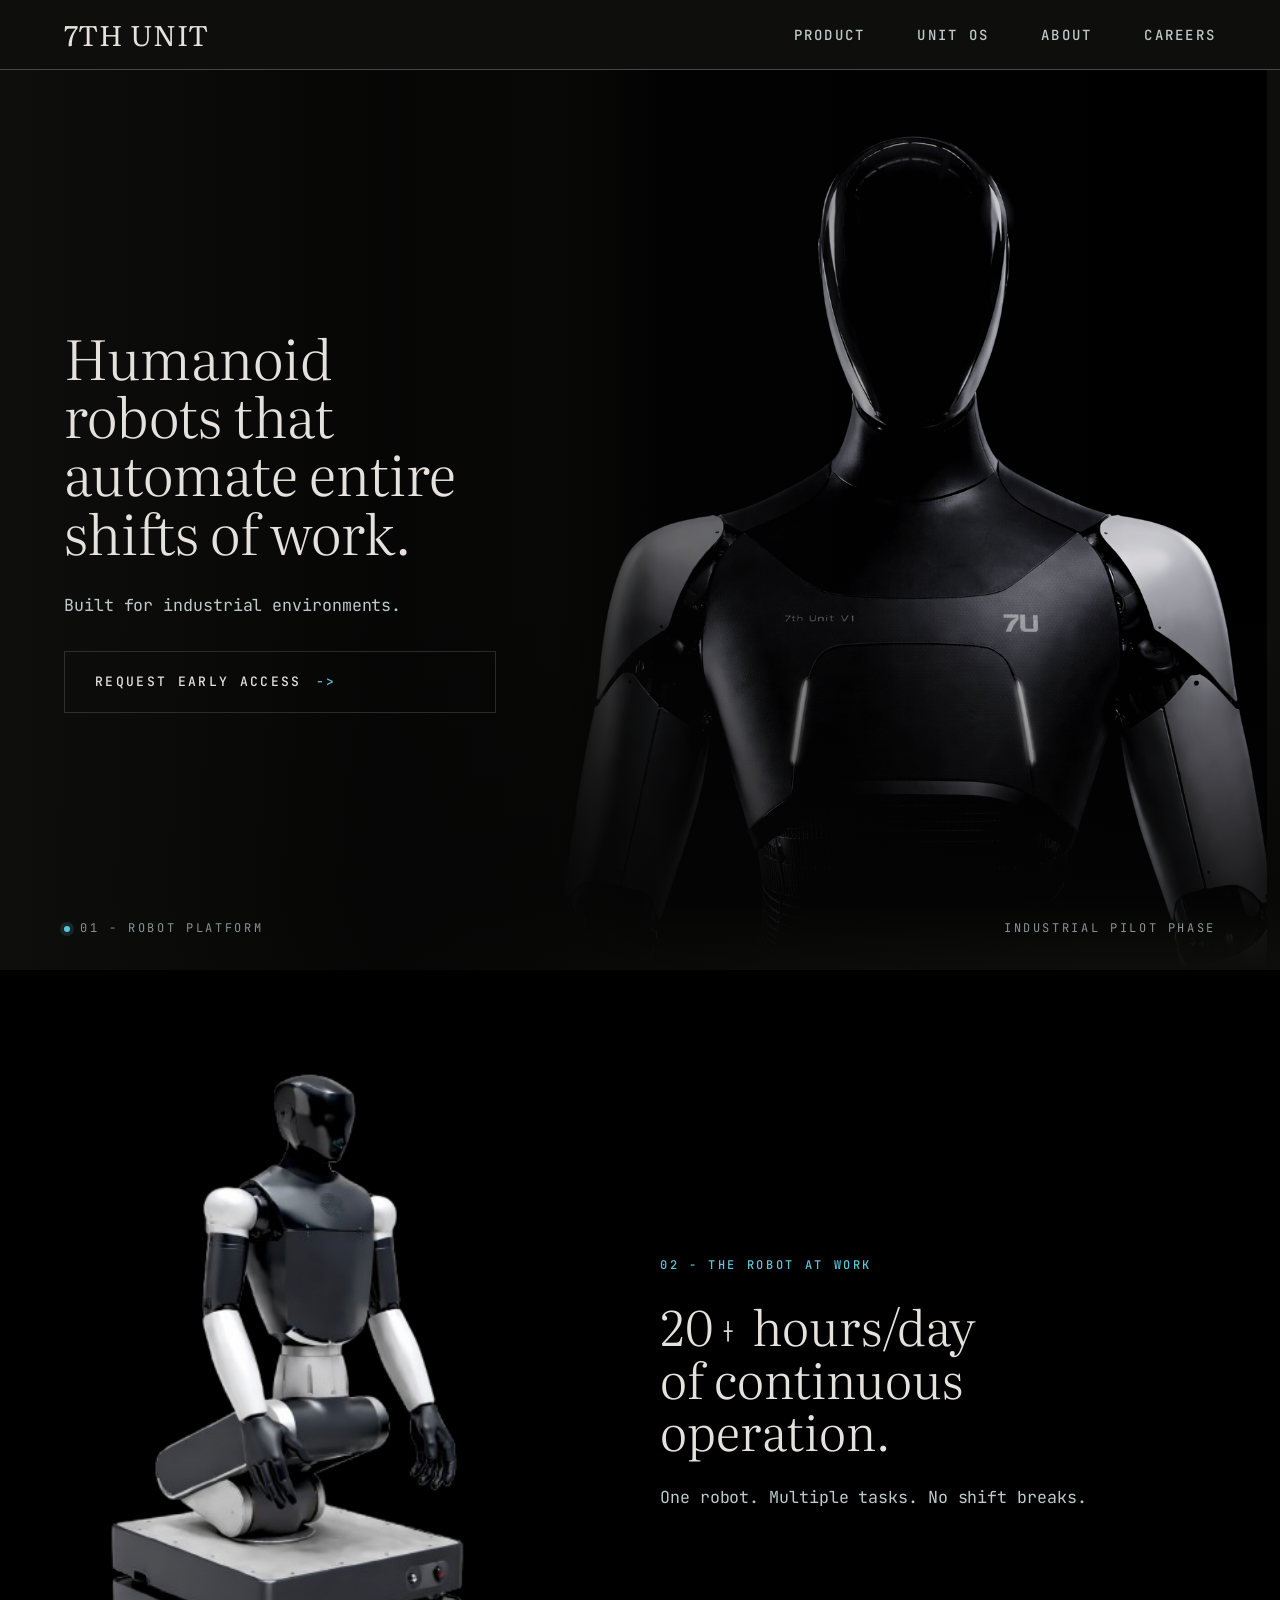
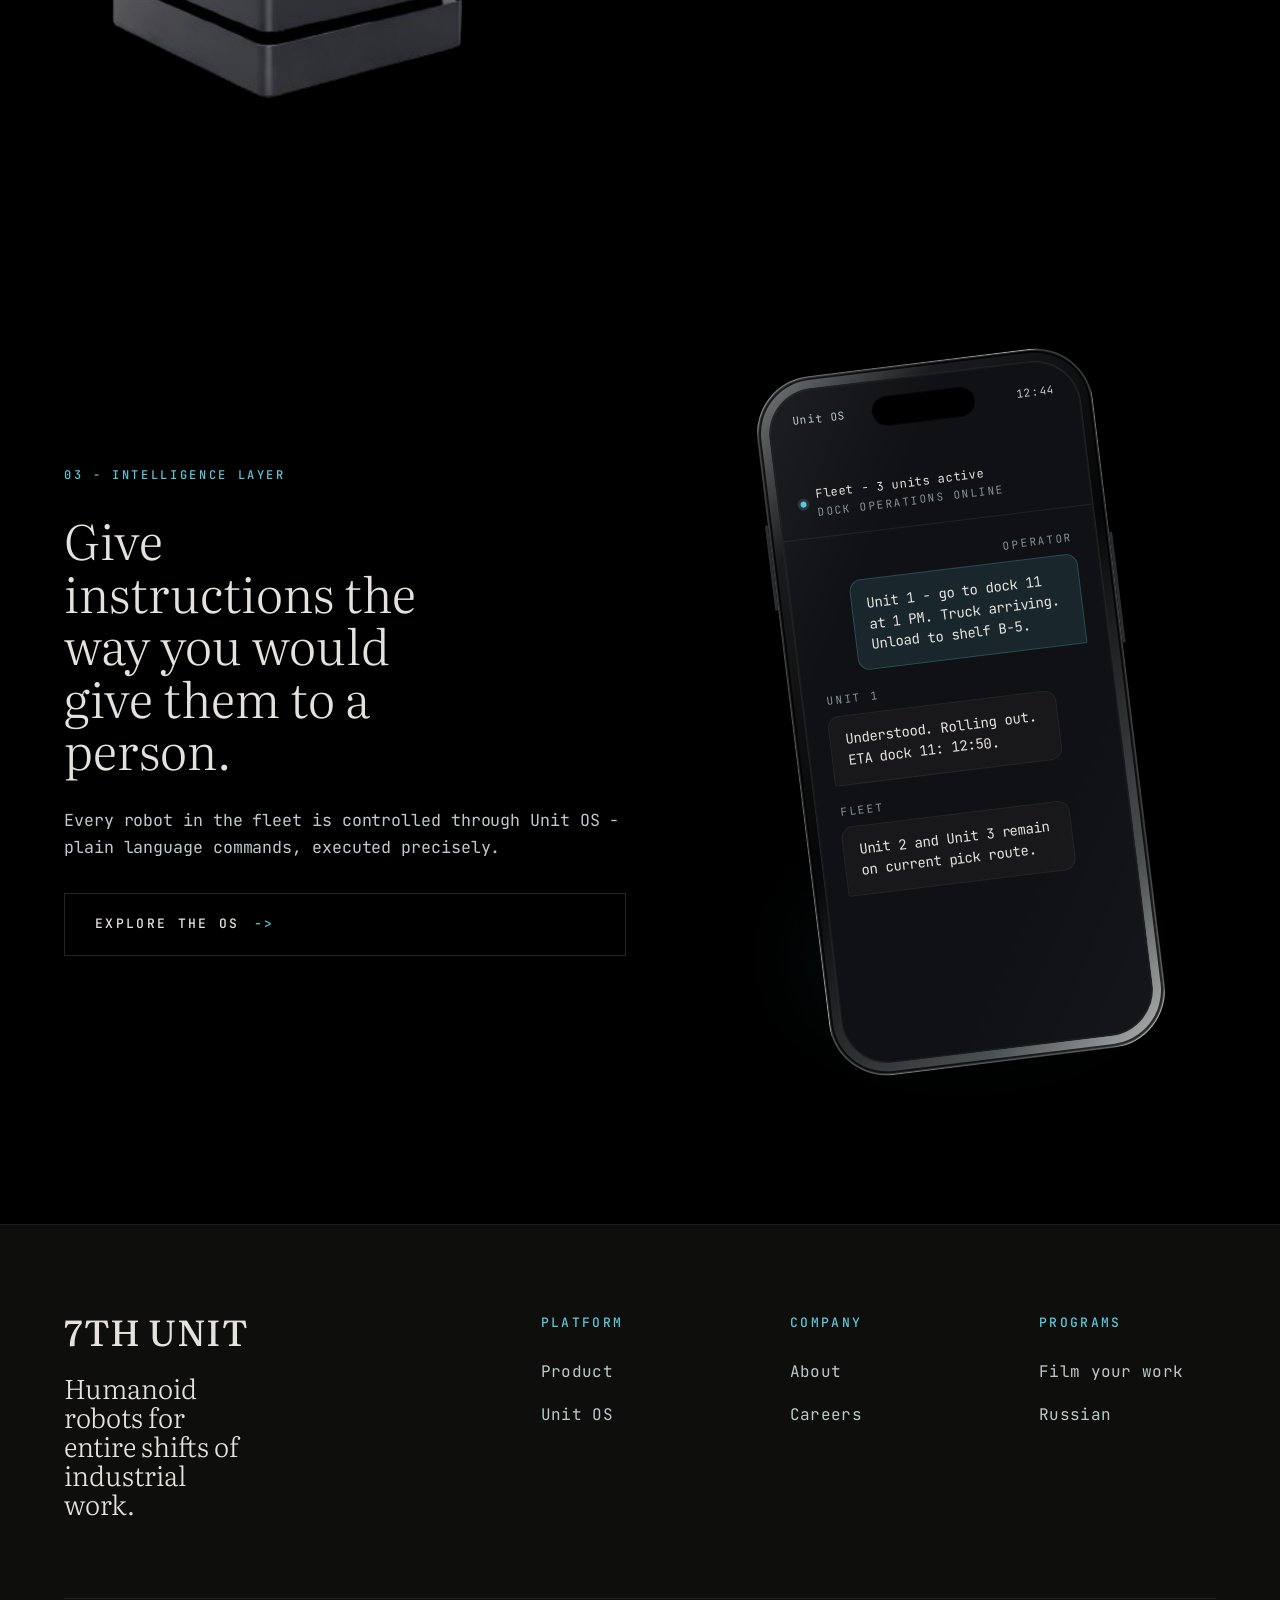
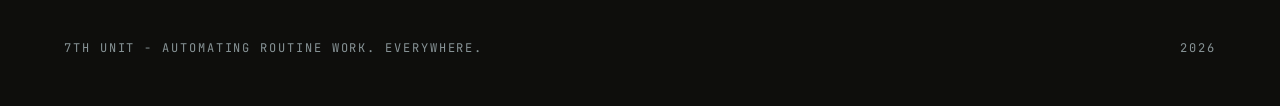
==== commit 244901e2: "homepage modification" ====
--- a/index.html
+++ b/index.html
@@ -8,8 +8,8 @@
     <link rel="preconnect" href="https://fonts.googleapis.com">
     <link rel="preconnect" href="https://fonts.gstatic.com" crossorigin>
     <link href="https://fonts.googleapis.com/css2?family=JetBrains+Mono:wght@400;500&family=Literata:opsz,wght@7..72,300;400;500&display=swap" rel="stylesheet">
-    <link rel="stylesheet" href="/assets/css/styles.css?v=20260518-nav-footer">
-    <script src="/assets/js/main.js?v=20260518-nav-footer" defer></script>
+    <link rel="stylesheet" href="/assets/css/styles.css?v=20260520-homepage-refine">
+    <script src="/assets/js/main.js?v=20260520-homepage-refine" defer></script>
 </head>
 <body>
     <header class="nav" aria-label="Primary navigation">
@@ -21,6 +21,7 @@
             <nav class="nav__panel" data-nav-menu data-open="false">
                 <ul class="nav__links">
                     <li><a class="nav__link" href="/product.html">Product</a></li>
+                    <li><a class="nav__link" href="/os.html">Unit OS</a></li>
                     <li><a class="nav__link" href="/about.html">About</a></li>
                     <li><a class="nav__link" href="/careers.html">Careers</a></li>
                 </ul>
@@ -31,15 +32,14 @@
     <main>
         <section class="cinema" aria-labelledby="home-hero-title">
             <div class="cinema__bg" aria-hidden="true">
-                <img class="cinema__image" data-hero-image src="https://lh3.googleusercontent.com/aida-public/[base64]" alt="">
+                <img class="cinema__image cinema__image--hero-native" data-hero-image src="/assets/images/hero-v1.png" alt="">
                 <div class="cinema__veil cinema__veil--left"></div>
             </div>
             <div class="cinema__inner cinema__inner--left">
                 <div class="cinema__content">
-                    <p class="eyebrow eyebrow--accent cinema__rise cinema__rise--1">General-purpose humanoids</p>
-                    <h1 class="display cinema__rise cinema__rise--2" id="home-hero-title">Humanoid robots that automate entire shifts of work.</h1>
-                    <p class="lede cinema__rise cinema__rise--3">Built for industrial environments.</p>
-                    <a class="btn cinema__rise cinema__rise--4" href="/product.html">Request Early Access <span class="btn__arrow">-&gt;</span></a>
+                    <h1 class="display cinema__rise cinema__rise--1" id="home-hero-title">Humanoid robots that automate entire shifts of work.</h1>
+                    <p class="lede cinema__rise cinema__rise--2">Built for industrial environments.</p>
+                    <a class="btn cinema__rise cinema__rise--3" href="/product.html">Request Early Access <span class="btn__arrow">-&gt;</span></a>
                 </div>
             </div>
             <div class="cinema__marker">
@@ -48,35 +48,20 @@
             </div>
         </section>
 
-        <section class="cinema cinema--shorter section--bordered" aria-labelledby="robot-at-work-title">
-            <div class="cinema__bg" aria-hidden="true">
-                <img class="cinema__image cinema__image--soft" data-scene-image src="https://lh3.googleusercontent.com/aida-public/[base64]" alt="">
-                <div class="cinema__veil cinema__veil--right"></div>
-            </div>
-            <div class="cinema__inner cinema__inner--right">
-                <div class="cinema__content">
+        <section class="work-section" id="robot-at-work" aria-labelledby="robot-at-work-title">
+            <div class="work-section__inner">
+                <div class="work-section__visual fade-up" aria-hidden="true">
+                    <img src="/assets/images/homepage image .png" alt="">
+                </div>
+                <div class="work-section__copy">
                     <p class="eyebrow eyebrow--accent fade-up">02 - The robot at work</p>
                     <h2 class="display fade-up" id="robot-at-work-title">20+ hours/day of continuous operation.</h2>
                     <p class="lede fade-up">One robot. Multiple tasks. No shift breaks.</p>
-                    <div class="cinema__meta fade-up">
-                        <div class="cinema__meta-row">
-                            <span class="cinema__meta-label">Facility fit</span>
-                            <span class="cinema__meta-value">Built for human-scale spaces</span>
-                        </div>
-                        <div class="cinema__meta-row">
-                            <span class="cinema__meta-label">Work profile</span>
-                            <span class="cinema__meta-value">Movement, handling, inspection</span>
-                        </div>
-                    </div>
                 </div>
             </div>
         </section>
 
-        <section class="s3-stage" aria-labelledby="unit-os-title">
-            <div class="s3-stage__bg" aria-hidden="true">
-                <img class="s3-stage__bg-image" src="https://lh3.googleusercontent.com/aida-public/[base64]" alt="">
-                <div class="s3-stage__veil"></div>
-            </div>
+        <section class="s3-stage" id="unit-os-stage" aria-labelledby="unit-os-title">
             <div class="s3-stage__inner">
                 <div class="s3-stage__grid">
                     <div class="s3-stage__copy">
@@ -85,10 +70,12 @@
                         <p class="lede fade-up">Every robot in the fleet is controlled through Unit OS - plain language commands, executed precisely.</p>
                         <a class="btn fade-up" href="/os.html">Explore the OS <span class="btn__arrow">-&gt;</span></a>
                     </div>
-                    <div class="phone-stage fade-up" aria-label="Unit OS mobile command interface mockup">
-                        <div class="phone">
-                            <div class="phone__screen">
-                                <div class="phone__notch"></div>
+                    <div class="iphone-stage fade-up" aria-label="Unit OS mobile command interface mockup">
+                        <div class="iphone-frame">
+                            <div class="iphone-frame__button iphone-frame__button--left"></div>
+                            <div class="iphone-frame__button iphone-frame__button--right"></div>
+                            <div class="iphone-screen">
+                                <div class="iphone-dynamic-island"></div>
                                 <div class="phone__statusbar">
                                     <span>Unit OS</span>
                                     <span>12:44</span>
--- a/assets/css/styles.css
+++ b/assets/css/styles.css
@@ -36,7 +36,7 @@
     --gutter:           24px;
     --section-pad-y:    160px;
     --section-pad-x:    64px;
-    --nav-height:       88px;
+    --nav-height:       70px;
 
     /* Motion — slow + soft for cinematic feel */
     --ease-out:         cubic-bezier(0.16, 1, 0.3, 1);
@@ -48,7 +48,7 @@
     :root {
         --section-pad-y: 112px;
         --section-pad-x: 32px;
-        --nav-height:    76px;
+        --nav-height:    68px;
     }
 }
 
@@ -139,7 +139,7 @@
 .display {
     font-family: var(--font-serif);
     font-weight: 300;
-    font-size: clamp(54px, 8.2vw, 118px);
+    font-size: clamp(42px, 6.2vw, 86px);
     line-height: 1.05;
     letter-spacing: 0;
     color: var(--text);
@@ -148,7 +148,7 @@
 .headline {
     font-family: var(--font-serif);
     font-weight: 300;
-    font-size: clamp(36px, 4.4vw, 56px);
+    font-size: clamp(30px, 3.6vw, 48px);
     line-height: 1.1;
     letter-spacing: 0;
     color: var(--text);
@@ -157,7 +157,7 @@
 .subhead {
     font-family: var(--font-serif);
     font-weight: 300;
-    font-size: clamp(24px, 2.4vw, 32px);
+    font-size: clamp(22px, 2.1vw, 28px);
     line-height: 1.2;
     letter-spacing: 0;
     color: var(--text);
@@ -279,8 +279,8 @@
 
 .nav__brand {
     font-family: var(--font-serif);
-    font-weight: 500;
-    font-size: clamp(34px, 3.6vw, 54px);
+    font-weight: 400;
+    font-size: clamp(24px, 2.2vw, 34px);
     letter-spacing: 0.015em;
     color: var(--text);
     line-height: 1;
@@ -429,7 +429,7 @@
 .footer__brand {
     font-family: var(--font-serif);
     font-weight: 500;
-    font-size: clamp(42px, 4vw, 64px);
+    font-size: clamp(30px, 2.8vw, 42px);
     line-height: 1;
     text-transform: uppercase;
     color: var(--text);
@@ -439,7 +439,7 @@
 .footer__tag {
     font-family: var(--font-serif);
     font-weight: 300;
-    font-size: clamp(28px, 3vw, 42px);
+    font-size: clamp(22px, 2.1vw, 30px);
     letter-spacing: 0;
     color: var(--text);
     max-width: 12ch;
@@ -666,10 +666,29 @@
         transform 8s var(--ease-cinema),
         filter 3.2s var(--ease-cinema);
 }
+.cinema__image--hero-native {
+    position: absolute;
+    width: auto;
+    height: min(118vh, 1180px);
+    max-width: none;
+    max-height: none;
+    object-fit: contain;
+    object-position: center right;
+    left: auto;
+    right: clamp(-40px, 1vw, 24px);
+    top: 54%;
+    transform: translateY(-50%);
+    -webkit-mask-image: linear-gradient(to right, transparent 0%, #000 14%, #000 100%);
+    mask-image: linear-gradient(to right, transparent 0%, #000 14%, #000 100%);
+}
 .cinema__image[data-lit="true"] {
     opacity: 1;
     transform: scale(1);
     filter: brightness(0.85) saturate(0.95);
+}
+.cinema__image--hero-native[data-lit="true"] {
+    transform: translateY(-50%);
+    filter: brightness(0.88) saturate(0.95) contrast(1.04);
 }
 .cinema__image--soft[data-lit="true"] {
     filter: brightness(0.7) saturate(0.85) contrast(1.05);
@@ -720,7 +739,7 @@
 }
 .cinema__content--wide { max-width: 960px; }
 .cinema .display {
-    font-size: clamp(44px, 5.8vw, 82px);
+    font-size: clamp(34px, 4.3vw, 60px);
     line-height: 1.06;
     max-width: 13.5ch;
 }
@@ -792,6 +811,79 @@
     .cinema__inner--right,
     .cinema__inner--left,
     .cinema__inner--center { justify-content: flex-start; align-items: flex-end; text-align: left; }
+    .cinema__image--hero-native {
+        width: auto;
+        height: min(88vh, 820px);
+        max-width: none;
+        max-height: none;
+        right: 50%;
+        top: 52%;
+        transform: translate(50%, -50%);
+    }
+    .cinema__image--hero-native[data-lit="true"] {
+        transform: translate(50%, -50%);
+    }
+}
+
+/* HOMEPAGE — Section 2: plain black with transparent robot concept */
+.work-section {
+    background: #000;
+    min-height: calc(100vh - var(--nav-height));
+    display: flex;
+    align-items: center;
+    padding-block: 0;
+}
+.work-section__inner {
+    width: 100%;
+    max-width: var(--container-max);
+    margin-inline: auto;
+    padding-inline: var(--section-pad-x);
+    display: grid;
+    grid-template-columns: 1fr;
+    gap: 56px;
+    align-items: center;
+}
+@media (min-width: 900px) {
+    .work-section__inner {
+        grid-template-columns: minmax(360px, 0.9fr) minmax(420px, 1fr);
+        gap: 96px;
+    }
+}
+.work-section__visual {
+    display: flex;
+    justify-content: center;
+    align-items: center;
+    min-height: calc(100vh - var(--nav-height));
+}
+.work-section__visual img {
+    display: block;
+    width: auto;
+    height: min(82vh, 740px);
+    max-width: 52vw;
+    object-fit: contain;
+}
+.work-section__copy {
+    display: flex;
+    flex-direction: column;
+    gap: 28px;
+}
+.work-section .display {
+    font-size: clamp(32px, 3.8vw, 52px);
+    line-height: 1.08;
+    max-width: 12ch;
+}
+@media (max-width: 899px) {
+    .work-section {
+        min-height: 100vh;
+        padding-block: var(--section-pad-y);
+    }
+    .work-section__visual {
+        min-height: auto;
+    }
+    .work-section__visual img {
+        height: min(50vh, 430px);
+        max-width: 92vw;
+    }
 }
 
 /* Hero copy fade-in choreography */
@@ -821,7 +913,7 @@
 .s3-stage {
     position: relative;
     overflow: hidden;
-    background: var(--bg-page);
+    background: #000;
     min-height: 100vh;
     display: flex;
     align-items: center;
@@ -867,6 +959,11 @@
     .s3-stage__grid { grid-template-columns: 1.1fr 1fr; gap: 80px; }
 }
 .s3-stage__copy { display: flex; flex-direction: column; gap: 32px; }
+.s3-stage .display {
+    font-size: clamp(32px, 3.8vw, 52px);
+    line-height: 1.08;
+    max-width: 12.5ch;
+}
 
 /* Phone */
 .phone-stage {
@@ -995,6 +1092,97 @@
 }
 .msg--in { align-self: flex-start; }
 
+/* Editable iPhone-style mockup used on homepage Section 3. */
+.iphone-stage {
+    position: relative;
+    display: flex;
+    justify-content: center;
+    align-items: center;
+    min-height: 620px;
+}
+.iphone-stage::before {
+    content: "";
+    position: absolute;
+    width: 300px;
+    height: 130px;
+    border-radius: 50%;
+    background: rgba(93, 197, 217, 0.13);
+    filter: blur(50px);
+    bottom: 42px;
+}
+.iphone-frame {
+    position: relative;
+    width: 338px;
+    height: 704px;
+    border-radius: 58px;
+    padding: 11px;
+    background:
+        linear-gradient(135deg, #777b7c 0%, #191b1d 18%, #050607 48%, #4b5052 82%, #b3b6b5 100%);
+    border: 1px solid rgba(255,255,255,0.2);
+    box-shadow:
+        inset 0 0 0 1px rgba(255,255,255,0.16),
+        inset 0 0 0 3px rgba(0,0,0,0.75),
+        0 34px 80px rgba(0,0,0,0.65);
+    transform: rotate(-7deg);
+}
+.iphone-frame__button {
+    position: absolute;
+    width: 3px;
+    background: #2a2d2f;
+    border-radius: 4px;
+}
+.iphone-frame__button--left {
+    left: -4px;
+    top: 142px;
+    height: 86px;
+}
+.iphone-frame__button--right {
+    right: -4px;
+    top: 190px;
+    height: 112px;
+}
+.iphone-screen {
+    position: relative;
+    background: #101114;
+    border-radius: 47px;
+    height: 100%;
+    overflow: hidden;
+    border: 1px solid rgba(255,255,255,0.08);
+    display: flex;
+    flex-direction: column;
+    box-shadow: inset 0 0 0 1px rgba(255,255,255,0.04);
+}
+.iphone-screen::before {
+    content: "";
+    position: absolute;
+    inset: 0;
+    pointer-events: none;
+    background: linear-gradient(120deg, rgba(255,255,255,0.10), transparent 26%, transparent 70%, rgba(255,255,255,0.04));
+    opacity: 0.55;
+}
+.iphone-dynamic-island {
+    position: absolute;
+    top: 16px;
+    left: 50%;
+    transform: translateX(-50%);
+    width: 104px;
+    height: 30px;
+    border-radius: 18px;
+    background: #000;
+    z-index: 3;
+    box-shadow: inset 0 0 0 1px rgba(255,255,255,0.03);
+}
+.iphone-screen .phone__statusbar {
+    padding: 22px 24px 0;
+}
+.iphone-screen .phone__chat-header {
+    margin-top: 38px;
+}
+@media (max-width: 540px) {
+    .iphone-stage { min-height: 560px; }
+    .iphone-frame { transform: rotate(-5deg) scale(0.82); }
+}
+
 
 /* ==========================================================================
    HOMEPAGE — Numbered marquee between sections
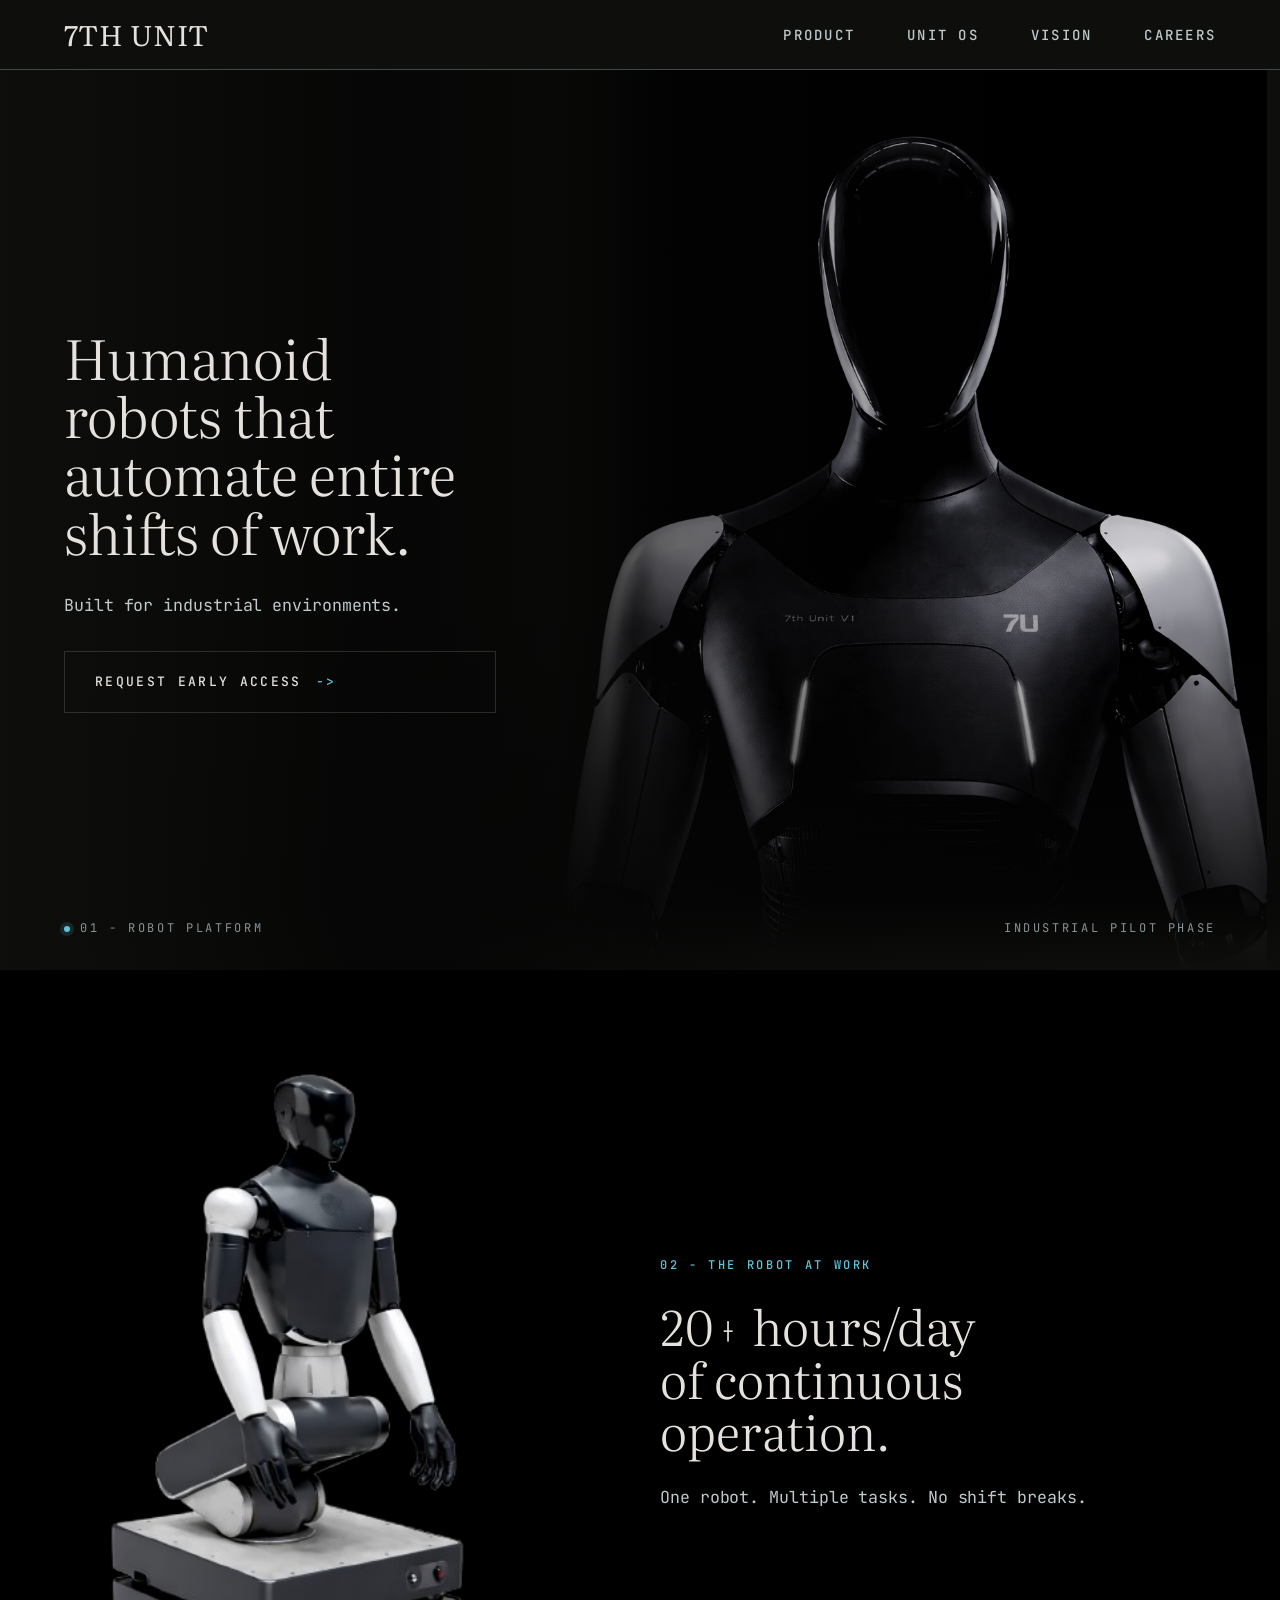
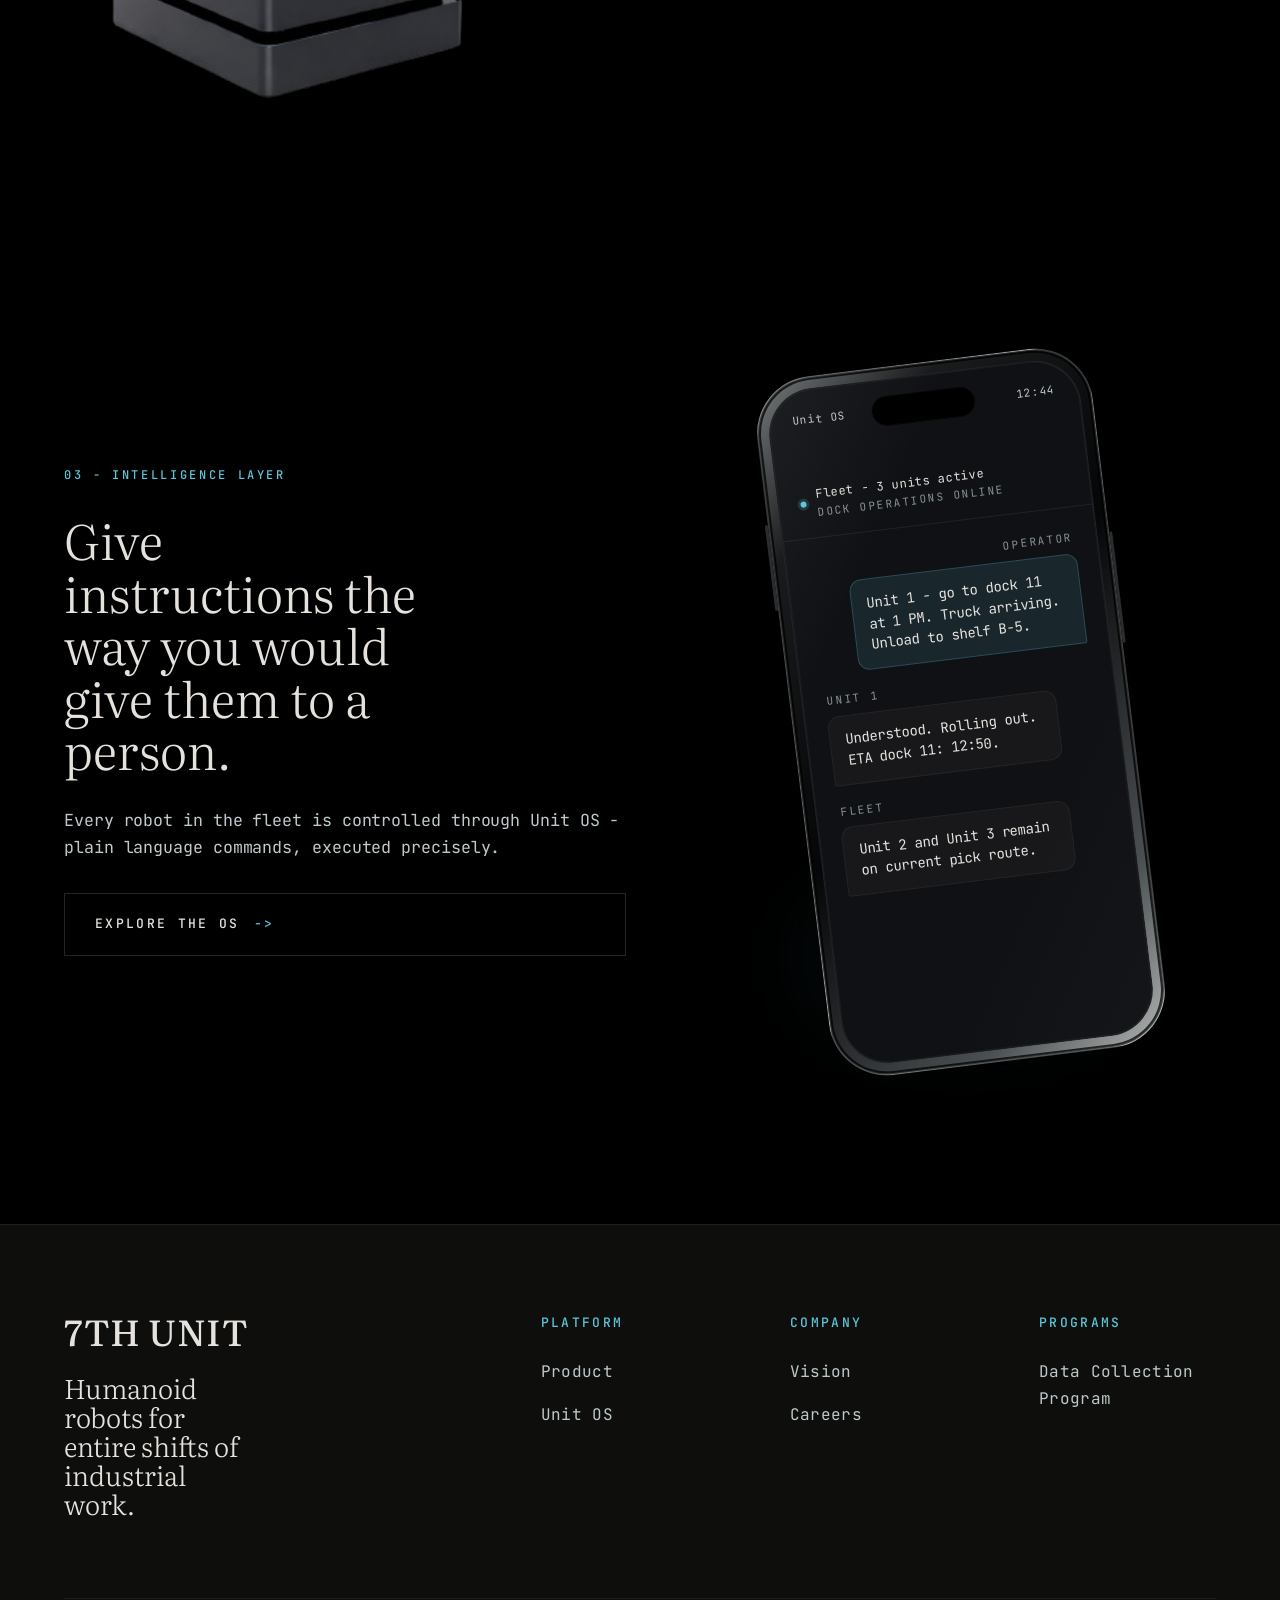
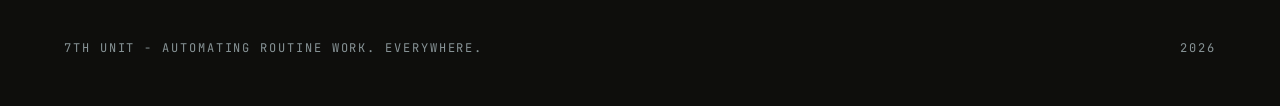
==== commit de80161f: "new update" ====
--- a/index.html
+++ b/index.html
@@ -8,8 +8,8 @@
     <link rel="preconnect" href="https://fonts.googleapis.com">
     <link rel="preconnect" href="https://fonts.gstatic.com" crossorigin>
     <link href="https://fonts.googleapis.com/css2?family=JetBrains+Mono:wght@400;500&family=Literata:opsz,wght@7..72,300;400;500&display=swap" rel="stylesheet">
-    <link rel="stylesheet" href="/assets/css/styles.css?v=20260520-homepage-refine">
-    <script src="/assets/js/main.js?v=20260520-homepage-refine" defer></script>
+    <link rel="stylesheet" href="/assets/css/styles.css?v=20260522-pages">
+    <script src="/assets/js/main.js?v=20260522-pages" defer></script>
 </head>
 <body>
     <header class="nav" aria-label="Primary navigation">
@@ -22,7 +22,7 @@
                 <ul class="nav__links">
                     <li><a class="nav__link" href="/product.html">Product</a></li>
                     <li><a class="nav__link" href="/os.html">Unit OS</a></li>
-                    <li><a class="nav__link" href="/about.html">About</a></li>
+                    <li><a class="nav__link" href="/vision.html">Vision</a></li>
                     <li><a class="nav__link" href="/careers.html">Careers</a></li>
                 </ul>
             </nav>
@@ -126,15 +126,14 @@
                 <div>
                     <h2 class="footer__col-title">Company</h2>
                     <ul class="footer__list">
-                        <li><a class="footer__link" href="/about.html">About</a></li>
+                        <li><a class="footer__link" href="/vision.html">Vision</a></li>
                         <li><a class="footer__link" href="/careers.html">Careers</a></li>
                     </ul>
                 </div>
                 <div>
                     <h2 class="footer__col-title">Programs</h2>
                     <ul class="footer__list">
-                        <li><a class="footer__link" href="/film-en.html">Film your work</a></li>
-                        <li><a class="footer__link" href="/film.html">Russian</a></li>
+                        <li><a class="footer__link" href="/film-en.html">Data Collection Program</a></li>
                     </ul>
                 </div>
             </div>
--- a/assets/css/styles.css
+++ b/assets/css/styles.css
@@ -877,12 +877,32 @@
         min-height: 100vh;
         padding-block: var(--section-pad-y);
     }
+    .work-section__inner {
+        justify-items: center;
+        gap: 44px;
+        text-align: center;
+    }
     .work-section__visual {
         min-height: auto;
+        width: 100%;
     }
     .work-section__visual img {
-        height: min(50vh, 430px);
-        max-width: 92vw;
+        height: min(48vh, 410px);
+        max-width: 88vw;
+        margin-inline: auto;
+    }
+    .work-section__copy {
+        align-items: center;
+        gap: 22px;
+        width: 100%;
+    }
+    .work-section .display {
+        font-size: clamp(29px, 8.2vw, 36px);
+        max-width: 11.5ch;
+    }
+    .work-section .lede {
+        font-size: 15px;
+        max-width: 30ch;
     }
 }
 
@@ -1179,8 +1199,46 @@
     margin-top: 38px;
 }
 @media (max-width: 540px) {
-    .iphone-stage { min-height: 560px; }
-    .iphone-frame { transform: rotate(-5deg) scale(0.82); }
+    .s3-stage {
+        padding-block: 64px 80px;
+    }
+    .s3-stage__grid {
+        justify-items: center;
+        gap: 34px;
+        text-align: center;
+    }
+    .s3-stage__copy {
+        align-items: center;
+        gap: 20px;
+        width: 100%;
+    }
+    .s3-stage .display {
+        font-size: clamp(27px, 7.6vw, 33px);
+        max-width: 12ch;
+    }
+    .s3-stage .lede {
+        font-size: 14.5px;
+        max-width: 32ch;
+    }
+    .s3-stage .btn {
+        justify-content: center;
+        width: 100%;
+        max-width: 330px;
+    }
+    .iphone-stage {
+        min-height: 450px;
+        width: 100%;
+        justify-content: center;
+        overflow: visible;
+    }
+    .iphone-stage::before {
+        left: 50%;
+        transform: translateX(-50%);
+    }
+    .iphone-frame {
+        transform: translateX(-1px) rotate(-4deg) scale(0.68);
+        transform-origin: center center;
+    }
 }
 
 
@@ -1514,6 +1572,180 @@
 .product-form-section__inner { max-width: 880px; margin: 0 auto; padding-inline: var(--section-pad-x); display: grid; gap: 80px; }
 .product-form-section__header { display: flex; flex-direction: column; gap: 24px; }
 
+/* Single-purpose product lead form. */
+.lead-form-page {
+    min-height: calc(100vh - var(--nav-height));
+    padding: 96px var(--section-pad-x) 120px;
+}
+.lead-form-page--light {
+    background: #f4f4f3;
+    color: #242424;
+}
+.lead-form-page--brand {
+    background:
+        radial-gradient(ellipse 50% 34% at 50% 0%, rgba(93,197,217,0.08) 0%, transparent 68%),
+        var(--bg-page);
+    color: var(--text);
+}
+.lead-form-page__inner {
+    max-width: 860px;
+    margin-inline: auto;
+}
+.lead-form-page__mark-row {
+    display: grid;
+    grid-template-columns: 44px minmax(0, 1fr) 44px;
+    align-items: start;
+    gap: 34px;
+    margin-bottom: 112px;
+}
+.lead-form-page__mark-row h1 {
+    font-family: Arial, Helvetica, sans-serif;
+    font-size: clamp(36px, 4.2vw, 56px);
+    line-height: 1.25;
+    font-weight: 400;
+    letter-spacing: 0;
+    text-align: center;
+    color: #242424;
+}
+.lead-form-page--brand .lead-form-page__mark-row h1 {
+    font-family: var(--font-serif);
+    font-weight: 300;
+    color: var(--text);
+}
+.pixel-mark {
+    position: relative;
+    width: 40px;
+    height: 52px;
+    margin-top: 8px;
+}
+.pixel-mark::before {
+    content: "";
+    position: absolute;
+    left: 0;
+    top: 18px;
+    width: 15px;
+    height: 15px;
+    border-radius: 3px;
+    background: #242424;
+    box-shadow: 20px -18px 0 #242424, 20px 18px 0 #242424;
+}
+.lead-form-page--brand .pixel-mark::before {
+    background: var(--accent);
+    box-shadow: 20px -18px 0 var(--accent), 20px 18px 0 var(--accent);
+}
+.pixel-mark--right { transform: scaleX(-1); }
+.lead-form {
+    display: grid;
+    gap: 34px;
+}
+.lead-form__row {
+    display: grid;
+    gap: 56px;
+}
+@media (min-width: 720px) {
+    .lead-form__row--2col { grid-template-columns: 1fr 1fr; }
+}
+.lead-field {
+    display: grid;
+    gap: 16px;
+}
+.lead-field__label {
+    font-family: Arial, Helvetica, sans-serif;
+    font-size: 20px;
+    line-height: 1.2;
+    color: #242424;
+}
+.lead-form-page--brand .lead-field__label {
+    font-family: var(--font-mono);
+    font-size: 13px;
+    letter-spacing: 0.16em;
+    text-transform: uppercase;
+    color: var(--accent);
+}
+.lead-field__input {
+    width: 100%;
+    border: 0;
+    border-bottom: 2px solid #242424;
+    background: transparent;
+    color: #242424;
+    padding: 0 0 12px;
+    font-family: var(--font-mono);
+    font-size: 21px;
+    line-height: 1.4;
+    border-radius: 0;
+}
+.lead-form-page--brand .lead-field__input {
+    border-bottom-color: rgba(229, 226, 222, 0.34);
+    color: var(--text);
+}
+.lead-field__input::placeholder { color: #a8a8a8; opacity: 1; }
+.lead-form-page--brand .lead-field__input::placeholder {
+    color: rgba(229, 226, 222, 0.72);
+}
+.lead-field__select {
+    appearance: auto;
+    color: #242424;
+}
+.lead-form-page--brand .lead-field__select {
+    color: var(--text);
+    background: var(--bg-page);
+}
+.lead-form-page--brand .lead-field__select option {
+    background: var(--bg-page);
+    color: var(--text);
+}
+.lead-field__textarea {
+    min-height: 128px;
+    resize: vertical;
+}
+.lead-form__actions {
+    display: grid;
+    justify-items: center;
+    gap: 20px;
+    padding-top: 112px;
+}
+.lead-form__submit {
+    min-width: min(430px, 100%);
+    border-radius: 9px;
+    background: #242424;
+    color: #f4f4f3;
+    padding: 24px 36px;
+    font-family: var(--font-mono);
+    font-size: 22px;
+    letter-spacing: 0.24em;
+    text-transform: uppercase;
+    text-align: center;
+    cursor: pointer;
+}
+.lead-form-page--brand .lead-form__submit {
+    border-radius: 0;
+    border: 1px solid var(--border-strong);
+    background: transparent;
+    color: var(--text);
+}
+.lead-form-page--brand .lead-form__submit:hover,
+.lead-form-page--brand .lead-form__submit:focus-visible {
+    border-color: var(--accent);
+    color: var(--accent);
+}
+.lead-form__submit:disabled { opacity: 0.58; cursor: not-allowed; }
+.lead-form__status { color: #242424; }
+.lead-form-page--brand .lead-form__status { color: var(--text-muted); }
+@media (max-width: 640px) {
+    .lead-form-page { padding-block: 72px 96px; }
+    .lead-form-page__mark-row {
+        grid-template-columns: 1fr;
+        gap: 20px;
+        margin-bottom: 72px;
+    }
+    .pixel-mark { display: none; }
+    .lead-form-page__mark-row h1 { font-size: 34px; }
+    .lead-field__label { font-size: 17px; }
+    .lead-field__input { font-size: 18px; }
+    .lead-form__actions { padding-top: 48px; }
+    .lead-form__submit { font-size: 16px; }
+}
+
 /* CTA banner */
 .cta-banner {
     padding-block: var(--section-pad-y);
@@ -1656,7 +1888,7 @@
 .about-hero .eyebrow { display: none; }
 .about-hero__display {
     max-width: 14ch;
-    font-size: clamp(72px, 9.6vw, 148px);
+    font-size: clamp(56px, 7.2vw, 104px);
     line-height: 0.96;
 }
 
@@ -1670,17 +1902,17 @@
 }
 .about-prose > p {
     font-family: var(--font-serif);
-    font-size: clamp(22px, 2vw, 32px);
-    line-height: 1.55;
+    font-size: clamp(19px, 1.35vw, 22px);
+    line-height: 1.68;
     color: var(--text);
     font-weight: 300;
     letter-spacing: 0;
-    max-width: 38ch;
+    max-width: 58ch;
 }
 .about-prose > p.muted { color: var(--text-muted); max-width: 60ch; }
 .about-prose__h2 {
     font-family: var(--font-serif);
-    font-size: clamp(40px, 5vw, 68px);
+    font-size: clamp(32px, 3.4vw, 48px);
     line-height: 1.08;
     letter-spacing: -0.015em;
     color: var(--text);
@@ -1875,6 +2107,58 @@
 .careers-form-section { padding: 112px 0 200px; border-top: 1px solid var(--border); }
 .careers-form-section__inner { max-width: 880px; display: grid; gap: 64px; }
 
+.careers-hero--featured { padding-bottom: 80px; border-bottom: 1px solid var(--border); }
+.careers-hero--featured .careers-hero__inner { max-width: 980px; }
+.careers-roles--structured { padding-block: 96px 120px; }
+.role-category {
+    display: grid;
+    gap: 24px;
+    padding: 48px 0;
+    border-top: 1px solid var(--border);
+}
+.role-category:first-child { padding-top: 0; border-top: 0; }
+.role-category__title {
+    font-family: var(--font-mono);
+    font-size: 13px;
+    letter-spacing: 0.24em;
+    text-transform: uppercase;
+    color: var(--accent);
+}
+.role-accordion {
+    display: grid;
+    border-top: 1px solid var(--border-strong);
+}
+.role-detail {
+    border-bottom: 1px solid var(--border);
+}
+.role-detail summary {
+    list-style: none;
+    cursor: pointer;
+    padding: 26px 0;
+    display: flex;
+    justify-content: space-between;
+    gap: 24px;
+    font-family: var(--font-serif);
+    font-size: clamp(24px, 2.4vw, 34px);
+    line-height: 1.15;
+    color: var(--text);
+}
+.role-detail summary::-webkit-details-marker { display: none; }
+.role-detail summary::after {
+    content: "+";
+    flex: 0 0 auto;
+    font-family: var(--font-mono);
+    color: var(--accent);
+}
+.role-detail[open] summary::after { content: "-"; }
+.role-detail p {
+    max-width: 82ch;
+    padding: 0 0 30px;
+    color: var(--text-muted);
+    font-size: 16px;
+    line-height: 1.72;
+}
+
 
 /* ==========================================================================
    FILM pages
@@ -1914,3 +2198,27 @@
 
 .film-form-section { padding: 80px 0 200px; border-top: 1px solid var(--border); }
 .film-form-section__inner { max-width: 820px; display: grid; gap: 40px; }
+.film-copy-section,
+.film-faq {
+    padding: 88px 0;
+    border-top: 1px solid var(--border);
+}
+.film-copy-section__inner,
+.film-faq__inner {
+    max-width: 820px;
+    display: grid;
+    gap: 56px;
+}
+.film-copy-block {
+    display: grid;
+    gap: 18px;
+}
+.film-bullets {
+    display: grid;
+    gap: 10px;
+    padding-left: 22px;
+    color: var(--text-muted);
+    font-family: var(--font-sans);
+    font-size: 16px;
+    line-height: 1.65;
+}
